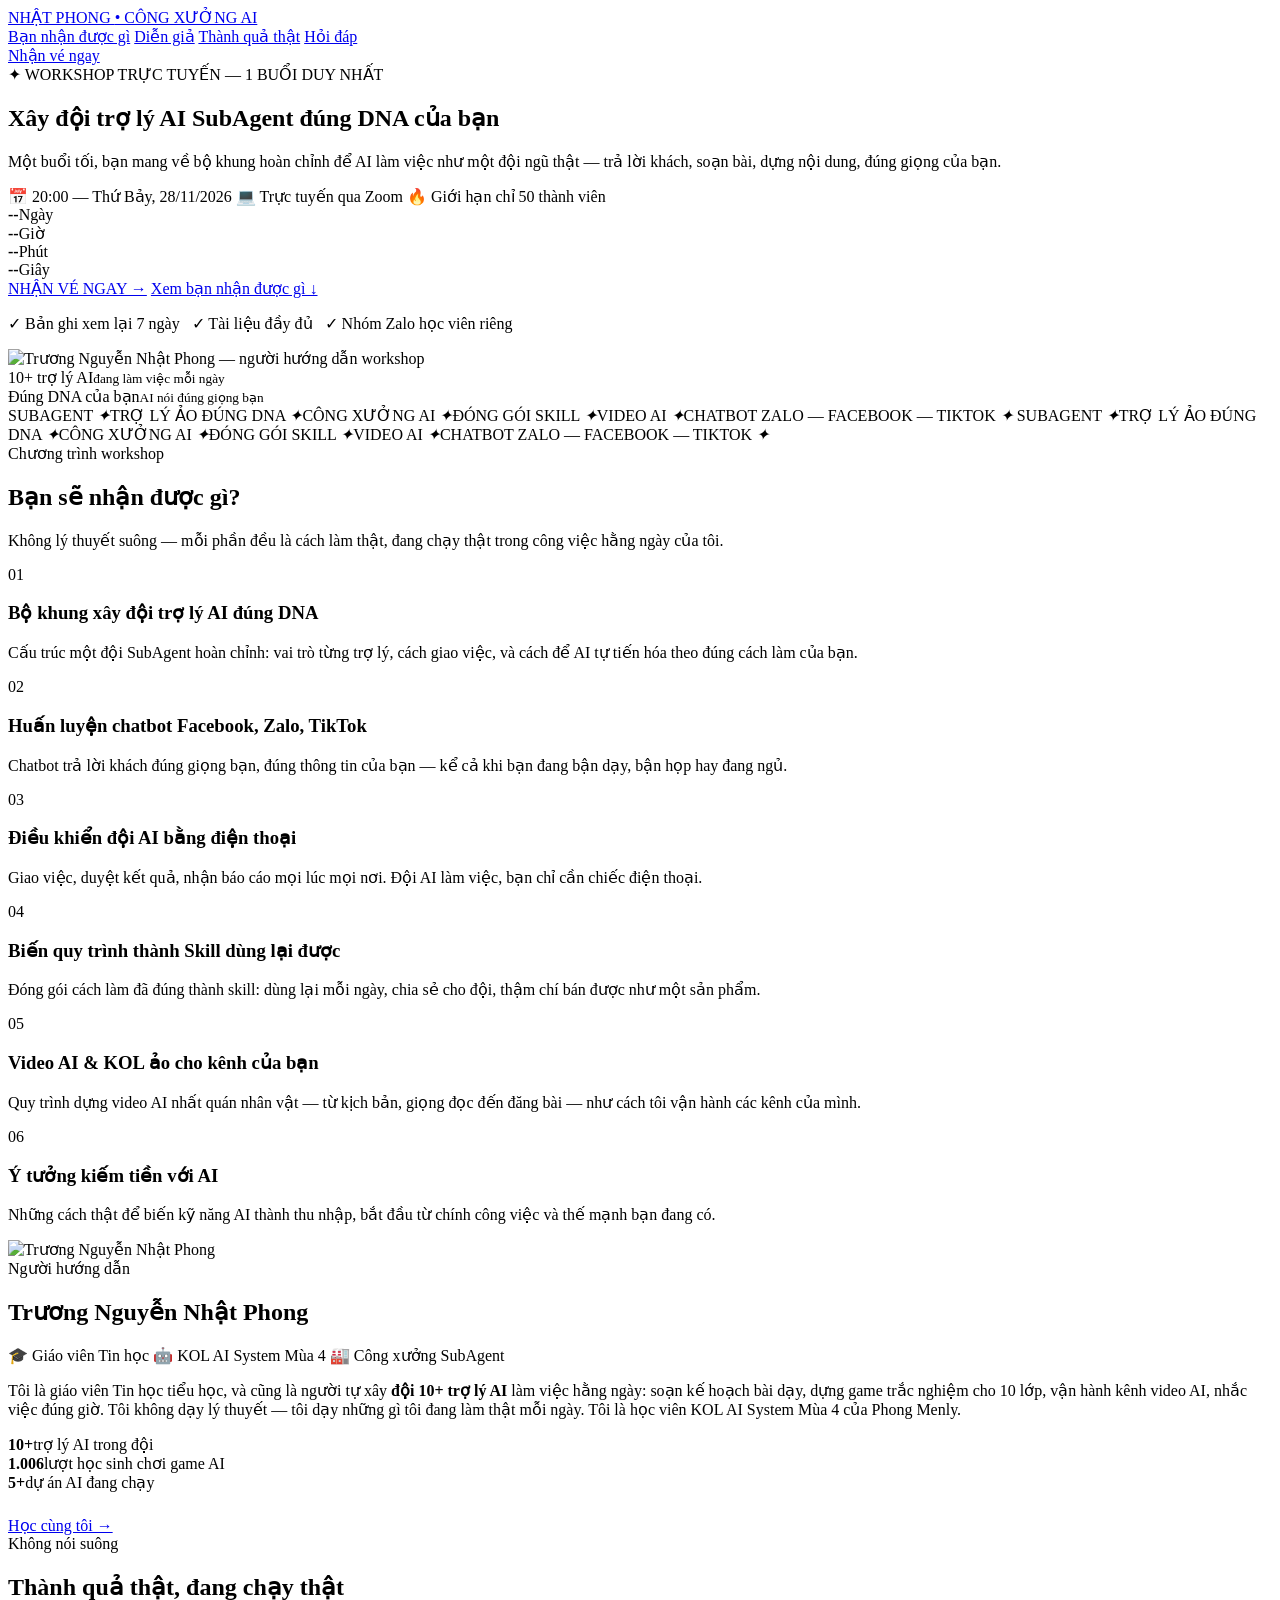
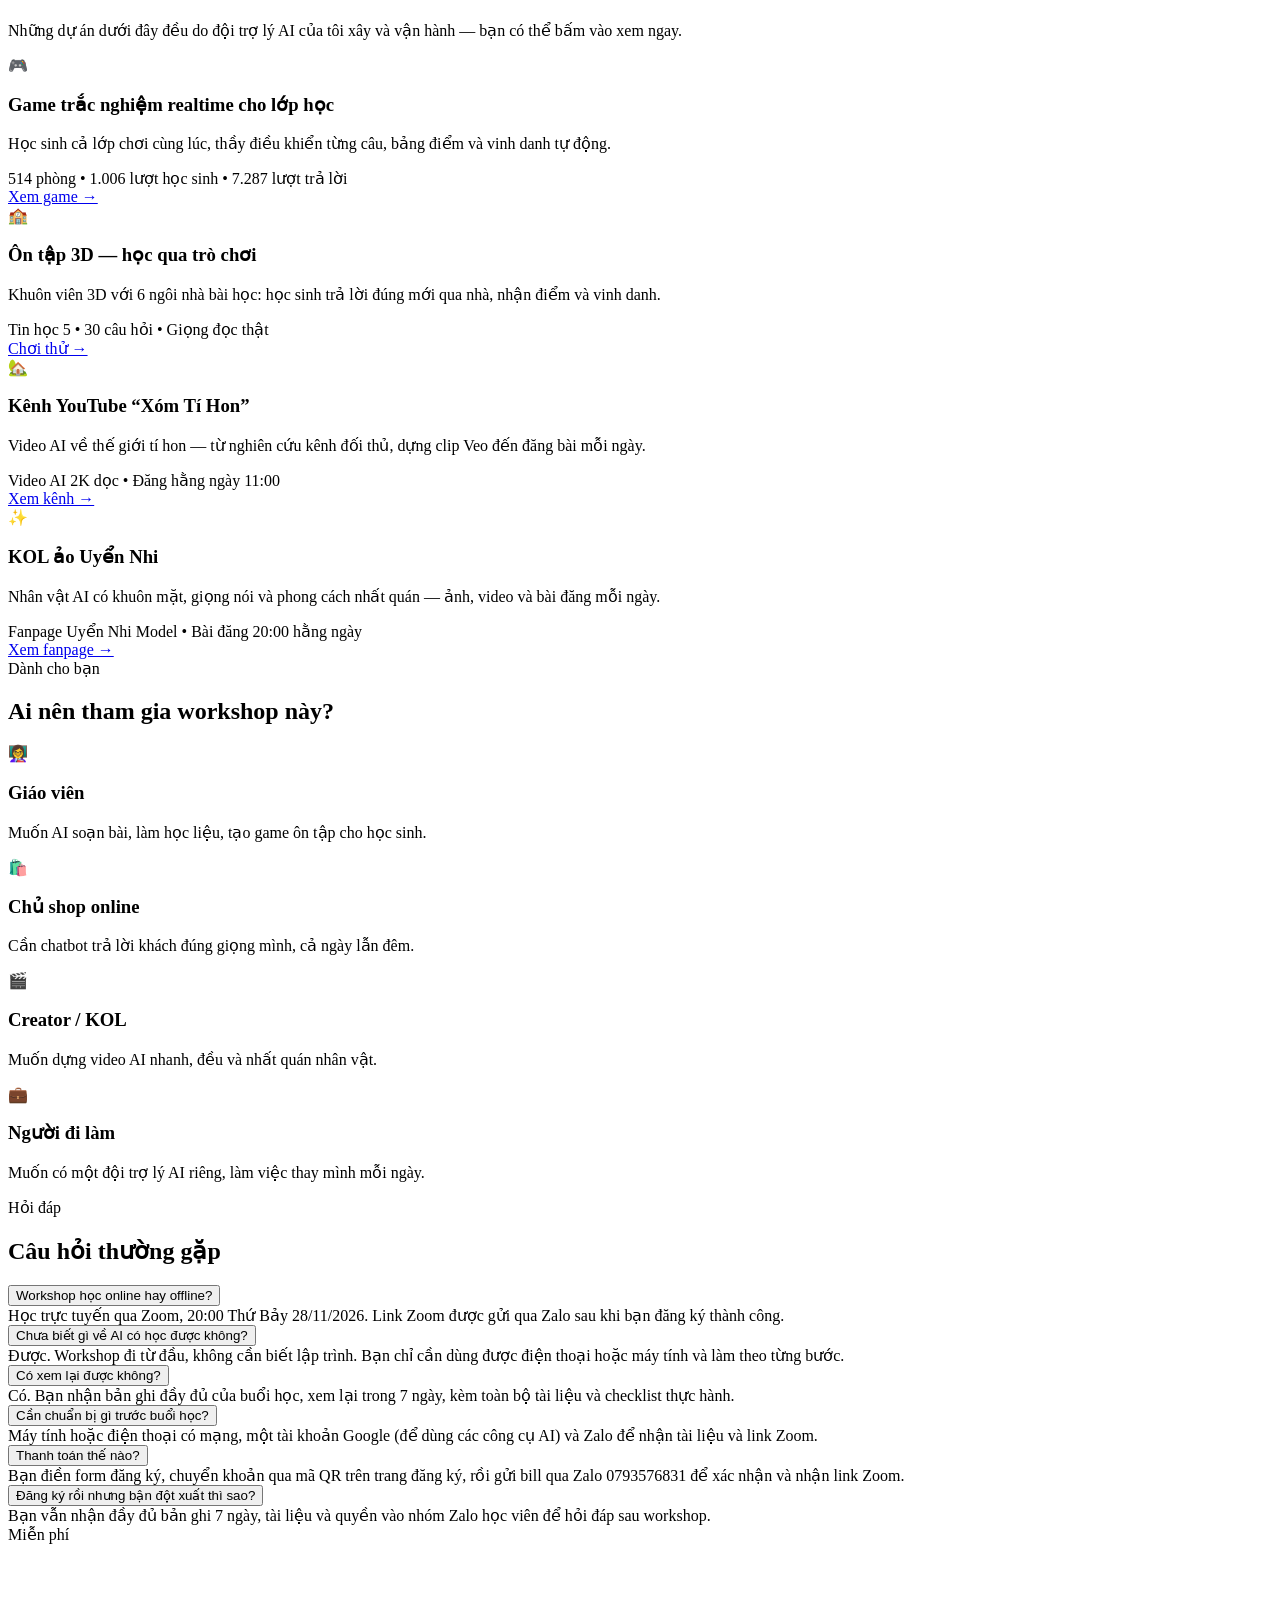
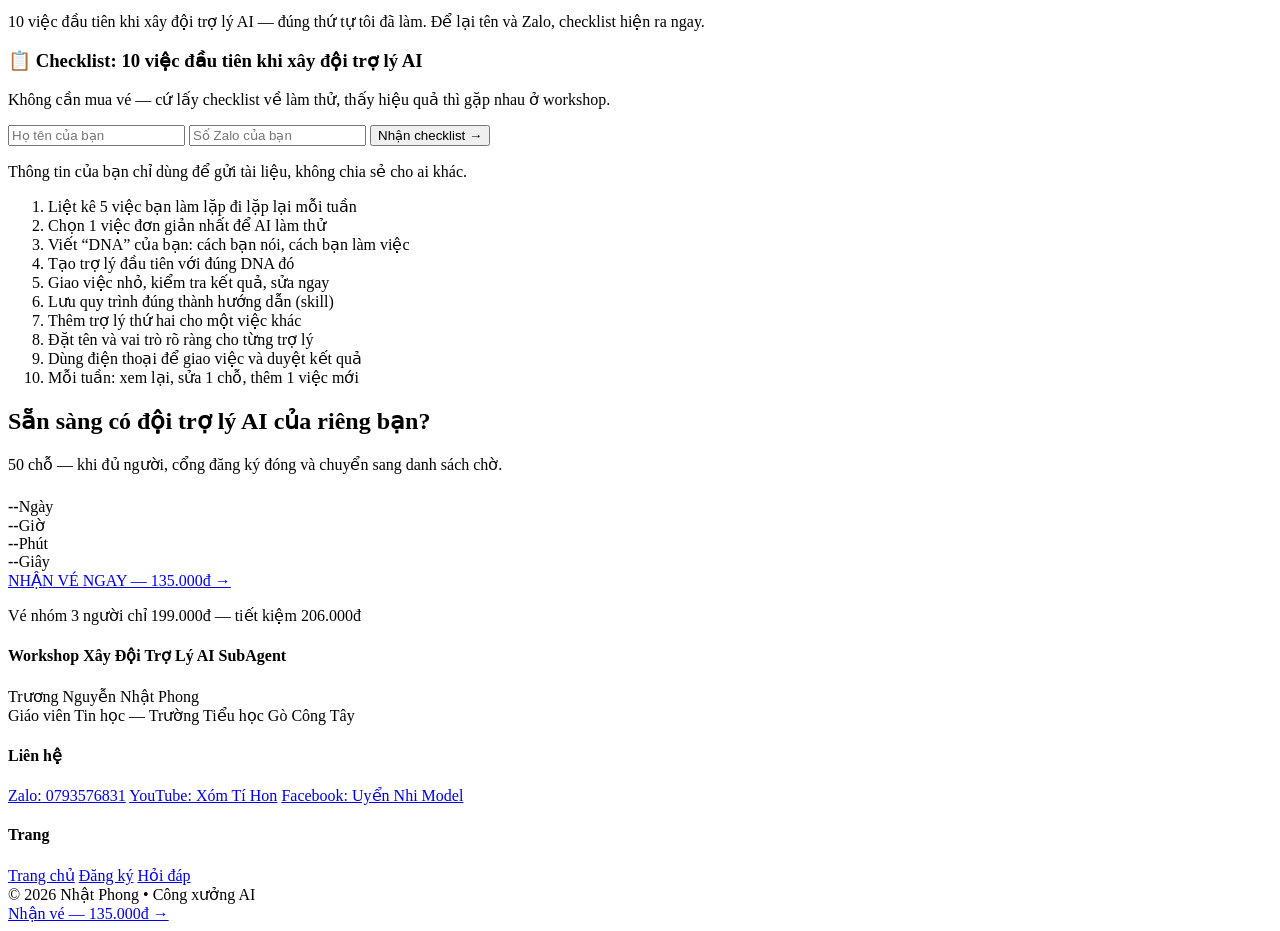
==== index.html @ d7dc1585 "Landing page workshop SubAgent" ====
<!DOCTYPE html>
<html lang="vi">
<head>
<meta charset="UTF-8">
<meta name="viewport" content="width=device-width, initial-scale=1.0">
<title>Workshop Xây Đội Trợ Lý AI SubAgent — Nhật Phong</title>
<meta name="description" content="Một buổi tối, mang về bộ khung hoàn chỉnh để xây đội trợ lý AI SubAgent đúng DNA của bạn — trả lời khách, soạn bài, dựng nội dung, đúng giọng của bạn. Trực tuyến qua Zoom, 20:00 Thứ Bảy 28/11/2026.">
<meta property="og:title" content="Workshop Xây Đội Trợ Lý AI SubAgent — Nhật Phong">
<meta property="og:description" content="Một buổi tối, mang về bộ khung hoàn chỉnh để AI làm việc như một đội ngũ thật — đúng DNA của bạn.">
<meta property="og:type" content="website">
<meta property="og:image" content="assets/img/phong-chan-dung.png">
<!-- Meta Pixel / Google Tag: chừa sẵn — dán ID vào đây khi anh có -->
<!-- <script>/* Meta Pixel ID: ... */</script> -->
<link rel="preconnect" href="https://fonts.googleapis.com">
<link rel="preconnect" href="https://fonts.gstatic.com" crossorigin>
<link href="https://fonts.googleapis.com/css2?family=Be+Vietnam+Pro:wght@400;500;600;700;800;900&display=swap" rel="stylesheet">
<link rel="stylesheet" href="assets/style.css">
</head>
<body>

<header class="header">
  <div class="container header-inner">
    <a class="logo" href="index.html">NHẬT PHONG <span>• CÔNG XƯỞNG AI</span></a>
    <nav class="nav">
      <a href="#nhan-duoc">Bạn nhận được gì</a>
      <a href="#dien-gia">Diễn giả</a>
      <a href="#thanh-qua">Thành quả thật</a>
      <a href="#faq">Hỏi đáp</a>
    </nav>
    <a class="btn btn-primary header-cta" href="dang-ky.html">Nhận vé ngay</a>
  </div>
</header>

<!-- HERO -->
<section class="hero">
  <div class="container hero-grid">
    <div>
      <span class="hero-badge">✦ WORKSHOP TRỰC TUYẾN — 1 BUỔI DUY NHẤT</span>
      <h1>Xây đội trợ lý AI <span class="hl">SubAgent</span> đúng DNA của bạn</h1>
      <p class="hero-sub">Một buổi tối, bạn mang về bộ khung hoàn chỉnh để AI làm việc như một đội ngũ thật — trả lời khách, soạn bài, dựng nội dung, đúng giọng của bạn.</p>
      <div class="hero-meta">
        <span class="chip">📅 20:00 — Thứ Bảy, 28/11/2026</span>
        <span class="chip">💻 Trực tuyến qua Zoom</span>
        <span class="chip scarcity">🔥 Giới hạn chỉ 50 thành viên</span>
      </div>
      <div class="countdown" id="countdown" aria-label="Đếm ngược tới giờ khai giảng">
        <div class="cd-box"><b id="cd-d">--</b><span>Ngày</span></div>
        <div class="cd-box"><b id="cd-h">--</b><span>Giờ</span></div>
        <div class="cd-box"><b id="cd-m">--</b><span>Phút</span></div>
        <div class="cd-box"><b id="cd-s">--</b><span>Giây</span></div>
      </div>
      <div class="hero-actions">
        <a class="btn btn-primary btn-lg" href="dang-ky.html">NHẬN VÉ NGAY →</a>
        <a class="btn btn-outline btn-lg" href="#nhan-duoc">Xem bạn nhận được gì ↓</a>
      </div>
      <p class="hero-note">✓ Bản ghi xem lại 7 ngày &nbsp; ✓ Tài liệu đầy đủ &nbsp; ✓ Nhóm Zalo học viên riêng</p>
    </div>
    <div class="hero-visual">
      <div class="hero-photo-wrap">
        <img src="assets/img/phong-chan-dung.png" alt="Trương Nguyễn Nhật Phong — người hướng dẫn workshop">
      </div>
      <div class="float-card fc-1">10+ trợ lý AI<small>đang làm việc mỗi ngày</small></div>
      <div class="float-card fc-2">Đúng DNA của bạn<small>AI nói đúng giọng bạn</small></div>
    </div>
  </div>
</section>

<!-- MARQUEE -->
<div class="marquee" aria-hidden="true">
  <div class="marquee-track">
    <span>SUBAGENT <i>✦</i></span><span>TRỢ LÝ ẢO ĐÚNG DNA <i>✦</i></span><span>CÔNG XƯỞNG AI <i>✦</i></span><span>ĐÓNG GÓI SKILL <i>✦</i></span><span>VIDEO AI <i>✦</i></span><span>CHATBOT ZALO — FACEBOOK — TIKTOK <i>✦</i></span>
    <span>SUBAGENT <i>✦</i></span><span>TRỢ LÝ ẢO ĐÚNG DNA <i>✦</i></span><span>CÔNG XƯỞNG AI <i>✦</i></span><span>ĐÓNG GÓI SKILL <i>✦</i></span><span>VIDEO AI <i>✦</i></span><span>CHATBOT ZALO — FACEBOOK — TIKTOK <i>✦</i></span>
  </div>
</div>

<!-- BẠN NHẬN ĐƯỢC GÌ -->
<section id="nhan-duoc">
  <div class="container">
    <div class="center">
      <span class="section-kicker">Chương trình workshop</span>
      <h2 class="section-title">Bạn sẽ nhận được gì?</h2>
      <p class="section-sub">Không lý thuyết suông — mỗi phần đều là cách làm thật, đang chạy thật trong công việc hằng ngày của tôi.</p>
    </div>
    <div class="benefits-grid">
      <div class="benefit-card">
        <span class="benefit-num">01</span>
        <h3>Bộ khung xây đội trợ lý AI đúng DNA</h3>
        <p>Cấu trúc một đội SubAgent hoàn chỉnh: vai trò từng trợ lý, cách giao việc, và cách để AI tự tiến hóa theo đúng cách làm của bạn.</p>
      </div>
      <div class="benefit-card">
        <span class="benefit-num">02</span>
        <h3>Huấn luyện chatbot Facebook, Zalo, TikTok</h3>
        <p>Chatbot trả lời khách đúng giọng bạn, đúng thông tin của bạn — kể cả khi bạn đang bận dạy, bận họp hay đang ngủ.</p>
      </div>
      <div class="benefit-card">
        <span class="benefit-num">03</span>
        <h3>Điều khiển đội AI bằng điện thoại</h3>
        <p>Giao việc, duyệt kết quả, nhận báo cáo mọi lúc mọi nơi. Đội AI làm việc, bạn chỉ cần chiếc điện thoại.</p>
      </div>
      <div class="benefit-card">
        <span class="benefit-num">04</span>
        <h3>Biến quy trình thành Skill dùng lại được</h3>
        <p>Đóng gói cách làm đã đúng thành skill: dùng lại mỗi ngày, chia sẻ cho đội, thậm chí bán được như một sản phẩm.</p>
      </div>
      <div class="benefit-card">
        <span class="benefit-num">05</span>
        <h3>Video AI &amp; KOL ảo cho kênh của bạn</h3>
        <p>Quy trình dựng video AI nhất quán nhân vật — từ kịch bản, giọng đọc đến đăng bài — như cách tôi vận hành các kênh của mình.</p>
      </div>
      <div class="benefit-card">
        <span class="benefit-num">06</span>
        <h3>Ý tưởng kiếm tiền với AI</h3>
        <p>Những cách thật để biến kỹ năng AI thành thu nhập, bắt đầu từ chính công việc và thế mạnh bạn đang có.</p>
      </div>
    </div>
  </div>
</section>

<!-- DIỄN GIẢ -->
<section class="speaker" id="dien-gia">
  <div class="container speaker-grid">
    <div class="speaker-photo">
      <img src="assets/img/phong-chan-dung.png" alt="Trương Nguyễn Nhật Phong">
    </div>
    <div>
      <span class="section-kicker">Người hướng dẫn</span>
      <h2 class="section-title">Trương Nguyễn Nhật Phong</h2>
      <div class="speaker-chips">
        <span class="chip">🎓 Giáo viên Tin học</span>
        <span class="chip">🤖 KOL AI System Mùa 4</span>
        <span class="chip">🏭 Công xưởng SubAgent</span>
      </div>
      <p class="speaker-bio">Tôi là giáo viên Tin học tiểu học, và cũng là người tự xây <strong>đội 10+ trợ lý AI</strong> làm việc hằng ngày: soạn kế hoạch bài dạy, dựng game trắc nghiệm cho 10 lớp, vận hành kênh video AI, nhắc việc đúng giờ. Tôi không dạy lý thuyết — tôi dạy những gì tôi đang làm thật mỗi ngày. Tôi là học viên KOL AI System Mùa 4 của Phong Menly.</p>
      <div class="speaker-stats">
        <div class="stat-box"><b>10+</b><span>trợ lý AI trong đội</span></div>
        <div class="stat-box"><b>1.006</b><span>lượt học sinh chơi game AI</span></div>
        <div class="stat-box"><b>5+</b><span>dự án AI đang chạy</span></div>
      </div>
      <div style="margin-top:24px">
        <a class="btn btn-primary" href="dang-ky.html">Học cùng tôi →</a>
      </div>
    </div>
  </div>
</section>

<!-- THÀNH QUẢ THẬT -->
<section id="thanh-qua">
  <div class="container">
    <div class="center">
      <span class="section-kicker">Không nói suông</span>
      <h2 class="section-title">Thành quả thật, đang chạy thật</h2>
      <p class="section-sub">Những dự án dưới đây đều do đội trợ lý AI của tôi xây và vận hành — bạn có thể bấm vào xem ngay.</p>
    </div>
    <div class="projects-grid">
      <div class="project-card">
        <div class="project-icon">🎮</div>
        <h3>Game trắc nghiệm realtime cho lớp học</h3>
        <p>Học sinh cả lớp chơi cùng lúc, thầy điều khiển từng câu, bảng điểm và vinh danh tự động.</p>
        <div class="project-meta">514 phòng • 1.006 lượt học sinh • 7.287 lượt trả lời</div>
        <a class="project-link" href="https://nhatphongads1.github.io/quiz-lop-hoc/" target="_blank" rel="noopener">Xem game →</a>
      </div>
      <div class="project-card">
        <div class="project-icon">🏫</div>
        <h3>Ôn tập 3D — học qua trò chơi</h3>
        <p>Khuôn viên 3D với 6 ngôi nhà bài học: học sinh trả lời đúng mới qua nhà, nhận điểm và vinh danh.</p>
        <div class="project-meta">Tin học 5 • 30 câu hỏi • Giọng đọc thật</div>
        <a class="project-link" href="https://ontap3d.vercel.app" target="_blank" rel="noopener">Chơi thử →</a>
      </div>
      <div class="project-card">
        <div class="project-icon">🏡</div>
        <h3>Kênh YouTube “Xóm Tí Hon”</h3>
        <p>Video AI về thế giới tí hon — từ nghiên cứu kênh đối thủ, dựng clip Veo đến đăng bài mỗi ngày.</p>
        <div class="project-meta">Video AI 2K dọc • Đăng hằng ngày 11:00</div>
        <a class="project-link" href="https://www.youtube.com/@XomTiHon" target="_blank" rel="noopener">Xem kênh →</a>
      </div>
      <div class="project-card">
        <div class="project-icon">✨</div>
        <h3>KOL ảo Uyển Nhi</h3>
        <p>Nhân vật AI có khuôn mặt, giọng nói và phong cách nhất quán — ảnh, video và bài đăng mỗi ngày.</p>
        <div class="project-meta">Fanpage Uyển Nhi Model • Bài đăng 20:00 hằng ngày</div>
        <a class="project-link" href="https://www.facebook.com/profile.php?id=61596151915151" target="_blank" rel="noopener">Xem fanpage →</a>
      </div>
    </div>
  </div>
</section>

<!-- AI NÊN THAM GIA -->
<section class="audience">
  <div class="container">
    <div class="center">
      <span class="section-kicker">Dành cho bạn</span>
      <h2 class="section-title">Ai nên tham gia workshop này?</h2>
    </div>
    <div class="audience-grid">
      <div class="audience-card">
        <div class="a-icon">👩‍🏫</div>
        <h3>Giáo viên</h3>
        <p>Muốn AI soạn bài, làm học liệu, tạo game ôn tập cho học sinh.</p>
      </div>
      <div class="audience-card">
        <div class="a-icon">🛍️</div>
        <h3>Chủ shop online</h3>
        <p>Cần chatbot trả lời khách đúng giọng mình, cả ngày lẫn đêm.</p>
      </div>
      <div class="audience-card">
        <div class="a-icon">🎬</div>
        <h3>Creator / KOL</h3>
        <p>Muốn dựng video AI nhanh, đều và nhất quán nhân vật.</p>
      </div>
      <div class="audience-card">
        <div class="a-icon">💼</div>
        <h3>Người đi làm</h3>
        <p>Muốn có một đội trợ lý AI riêng, làm việc thay mình mỗi ngày.</p>
      </div>
    </div>
  </div>
</section>

<!-- FAQ -->
<section id="faq">
  <div class="container">
    <div class="center">
      <span class="section-kicker">Hỏi đáp</span>
      <h2 class="section-title">Câu hỏi thường gặp</h2>
    </div>
    <div class="faq-list">
      <div class="faq-item">
        <button class="faq-q">Workshop học online hay offline?</button>
        <div class="faq-a">Học trực tuyến qua Zoom, 20:00 Thứ Bảy 28/11/2026. Link Zoom được gửi qua Zalo sau khi bạn đăng ký thành công.</div>
      </div>
      <div class="faq-item">
        <button class="faq-q">Chưa biết gì về AI có học được không?</button>
        <div class="faq-a">Được. Workshop đi từ đầu, không cần biết lập trình. Bạn chỉ cần dùng được điện thoại hoặc máy tính và làm theo từng bước.</div>
      </div>
      <div class="faq-item">
        <button class="faq-q">Có xem lại được không?</button>
        <div class="faq-a">Có. Bạn nhận bản ghi đầy đủ của buổi học, xem lại trong 7 ngày, kèm toàn bộ tài liệu và checklist thực hành.</div>
      </div>
      <div class="faq-item">
        <button class="faq-q">Cần chuẩn bị gì trước buổi học?</button>
        <div class="faq-a">Máy tính hoặc điện thoại có mạng, một tài khoản Google (để dùng các công cụ AI) và Zalo để nhận tài liệu và link Zoom.</div>
      </div>
      <div class="faq-item">
        <button class="faq-q">Thanh toán thế nào?</button>
        <div class="faq-a">Bạn điền form đăng ký, chuyển khoản qua mã QR trên trang đăng ký, rồi gửi bill qua Zalo 0793576831 để xác nhận và nhận link Zoom.</div>
      </div>
      <div class="faq-item">
        <button class="faq-q">Đăng ký rồi nhưng bận đột xuất thì sao?</button>
        <div class="faq-a">Bạn vẫn nhận đầy đủ bản ghi 7 ngày, tài liệu và quyền vào nhóm Zalo học viên để hỏi đáp sau workshop.</div>
      </div>
    </div>
  </div>
</section>

<!-- LEAD MAGNET -->
<section class="leadmag">
  <div class="container center">
    <span class="section-kicker" style="color:var(--primary)">Miễn phí</span>
    <h2 class="section-title" style="color:#fff">Chưa chắc chắn? Nhận checklist miễn phí</h2>
    <p class="section-sub">10 việc đầu tiên khi xây đội trợ lý AI — đúng thứ tự tôi đã làm. Để lại tên và Zalo, checklist hiện ra ngay.</p>
    <div class="leadmag-box">
      <h3>📋 Checklist: 10 việc đầu tiên khi xây đội trợ lý AI</h3>
      <p>Không cần mua vé — cứ lấy checklist về làm thử, thấy hiệu quả thì gặp nhau ở workshop.</p>
      <form id="lead-form">
        <div class="form-row">
          <input class="input" type="text" id="lead-name" placeholder="Họ tên của bạn" required>
          <input class="input" type="text" id="lead-zalo" placeholder="Số Zalo của bạn" required>
          <button class="btn btn-primary" type="submit">Nhận checklist →</button>
        </div>
        <p class="form-note">Thông tin của bạn chỉ dùng để gửi tài liệu, không chia sẻ cho ai khác.</p>
      </form>
      <ol class="checklist" id="checklist">
        <li>Liệt kê 5 việc bạn làm lặp đi lặp lại mỗi tuần</li>
        <li>Chọn 1 việc đơn giản nhất để AI làm thử</li>
        <li>Viết “DNA” của bạn: cách bạn nói, cách bạn làm việc</li>
        <li>Tạo trợ lý đầu tiên với đúng DNA đó</li>
        <li>Giao việc nhỏ, kiểm tra kết quả, sửa ngay</li>
        <li>Lưu quy trình đúng thành hướng dẫn (skill)</li>
        <li>Thêm trợ lý thứ hai cho một việc khác</li>
        <li>Đặt tên và vai trò rõ ràng cho từng trợ lý</li>
        <li>Dùng điện thoại để giao việc và duyệt kết quả</li>
        <li>Mỗi tuần: xem lại, sửa 1 chỗ, thêm 1 việc mới</li>
      </ol>
    </div>
  </div>
</section>

<!-- FINAL CTA -->
<section class="final-cta">
  <div class="container">
    <h2 class="section-title">Sẵn sàng có đội trợ lý AI của riêng bạn?</h2>
    <p class="section-sub" style="margin:0 auto 24px">50 chỗ — khi đủ người, cổng đăng ký đóng và chuyển sang danh sách chờ.</p>
    <div class="countdown" id="countdown-2" aria-hidden="true">
      <div class="cd-box"><b class="cd-d2">--</b><span>Ngày</span></div>
      <div class="cd-box"><b class="cd-h2">--</b><span>Giờ</span></div>
      <div class="cd-box"><b class="cd-m2">--</b><span>Phút</span></div>
      <div class="cd-box"><b class="cd-s2">--</b><span>Giây</span></div>
    </div>
    <a class="btn btn-primary btn-lg" href="dang-ky.html">NHẬN VÉ NGAY — 135.000đ →</a>
    <p class="hero-note">Vé nhóm 3 người chỉ 199.000đ — tiết kiệm 206.000đ</p>
  </div>
</section>

<footer class="footer">
  <div class="container">
    <div class="footer-grid">
      <div>
        <h4>Workshop Xây Đội Trợ Lý AI SubAgent</h4>
        <p>Trương Nguyễn Nhật Phong<br>Giáo viên Tin học — Trường Tiểu học Gò Công Tây</p>
      </div>
      <div>
        <h4>Liên hệ</h4>
        <a href="https://zalo.me/0793576831" target="_blank" rel="noopener">Zalo: 0793576831</a>
        <a href="https://www.youtube.com/@XomTiHon" target="_blank" rel="noopener">YouTube: Xóm Tí Hon</a>
        <a href="https://www.facebook.com/profile.php?id=61596151915151" target="_blank" rel="noopener">Facebook: Uyển Nhi Model</a>
      </div>
      <div>
        <h4>Trang</h4>
        <a href="index.html">Trang chủ</a>
        <a href="dang-ky.html">Đăng ký</a>
        <a href="#faq">Hỏi đáp</a>
      </div>
    </div>
    <div class="footer-bottom">© 2026 Nhật Phong • Công xưởng AI</div>
  </div>
</footer>

<div class="sticky-cta">
  <a class="btn btn-primary" href="dang-ky.html">Nhận vé — 135.000đ →</a>
</div>

<script src="assets/app.js"></script>
</body>
</html>
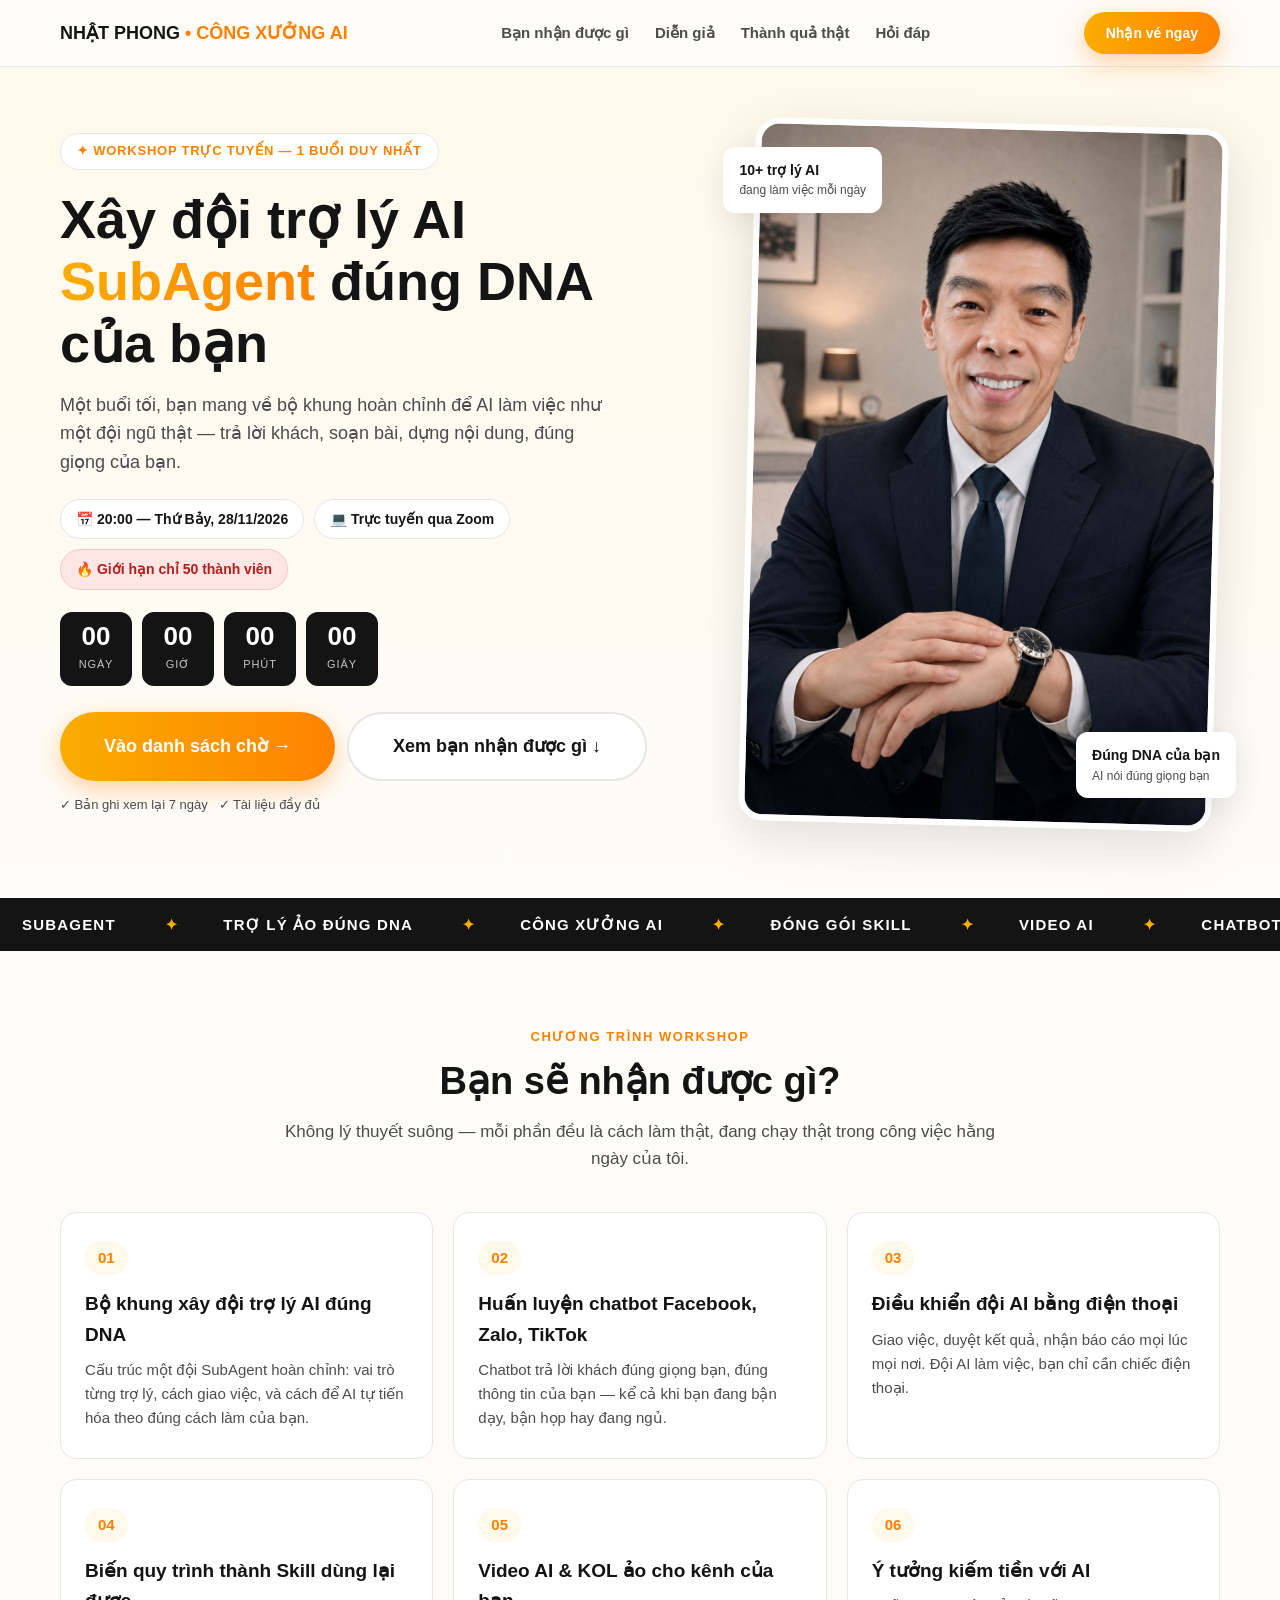
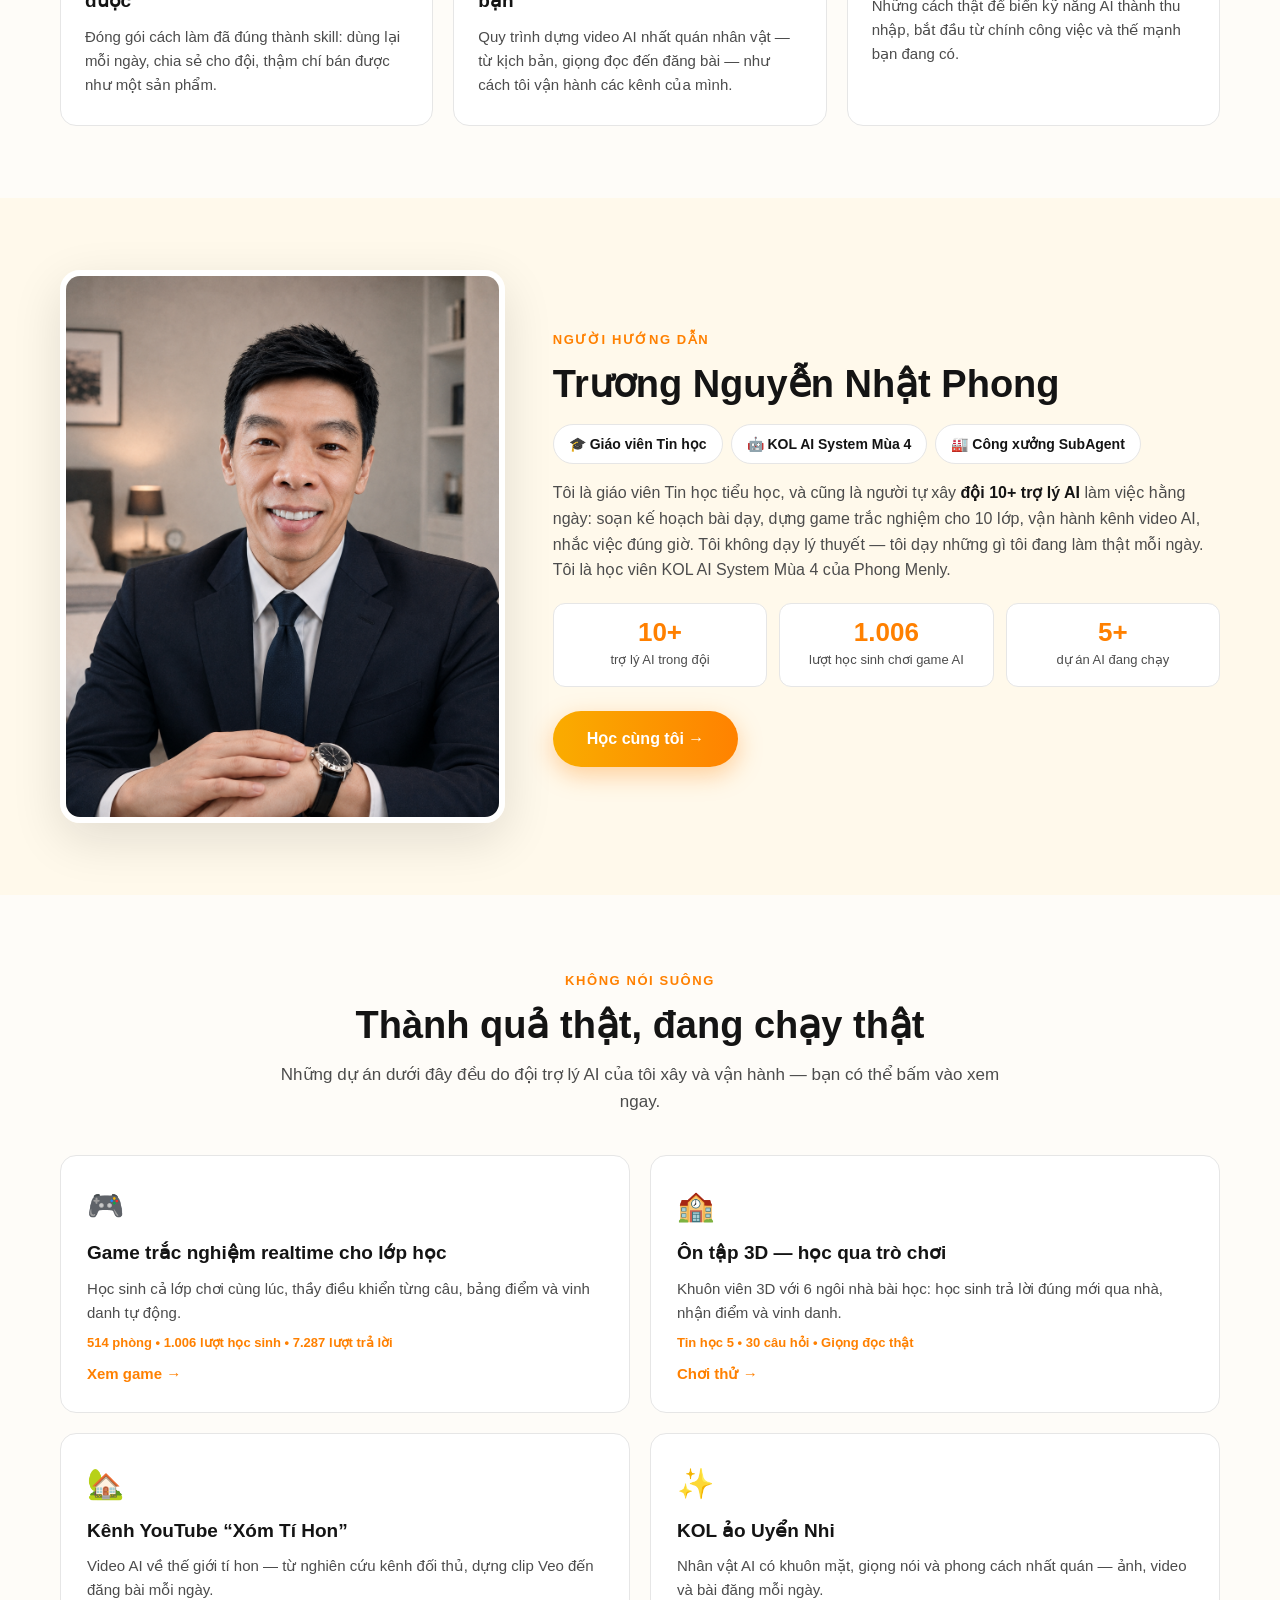
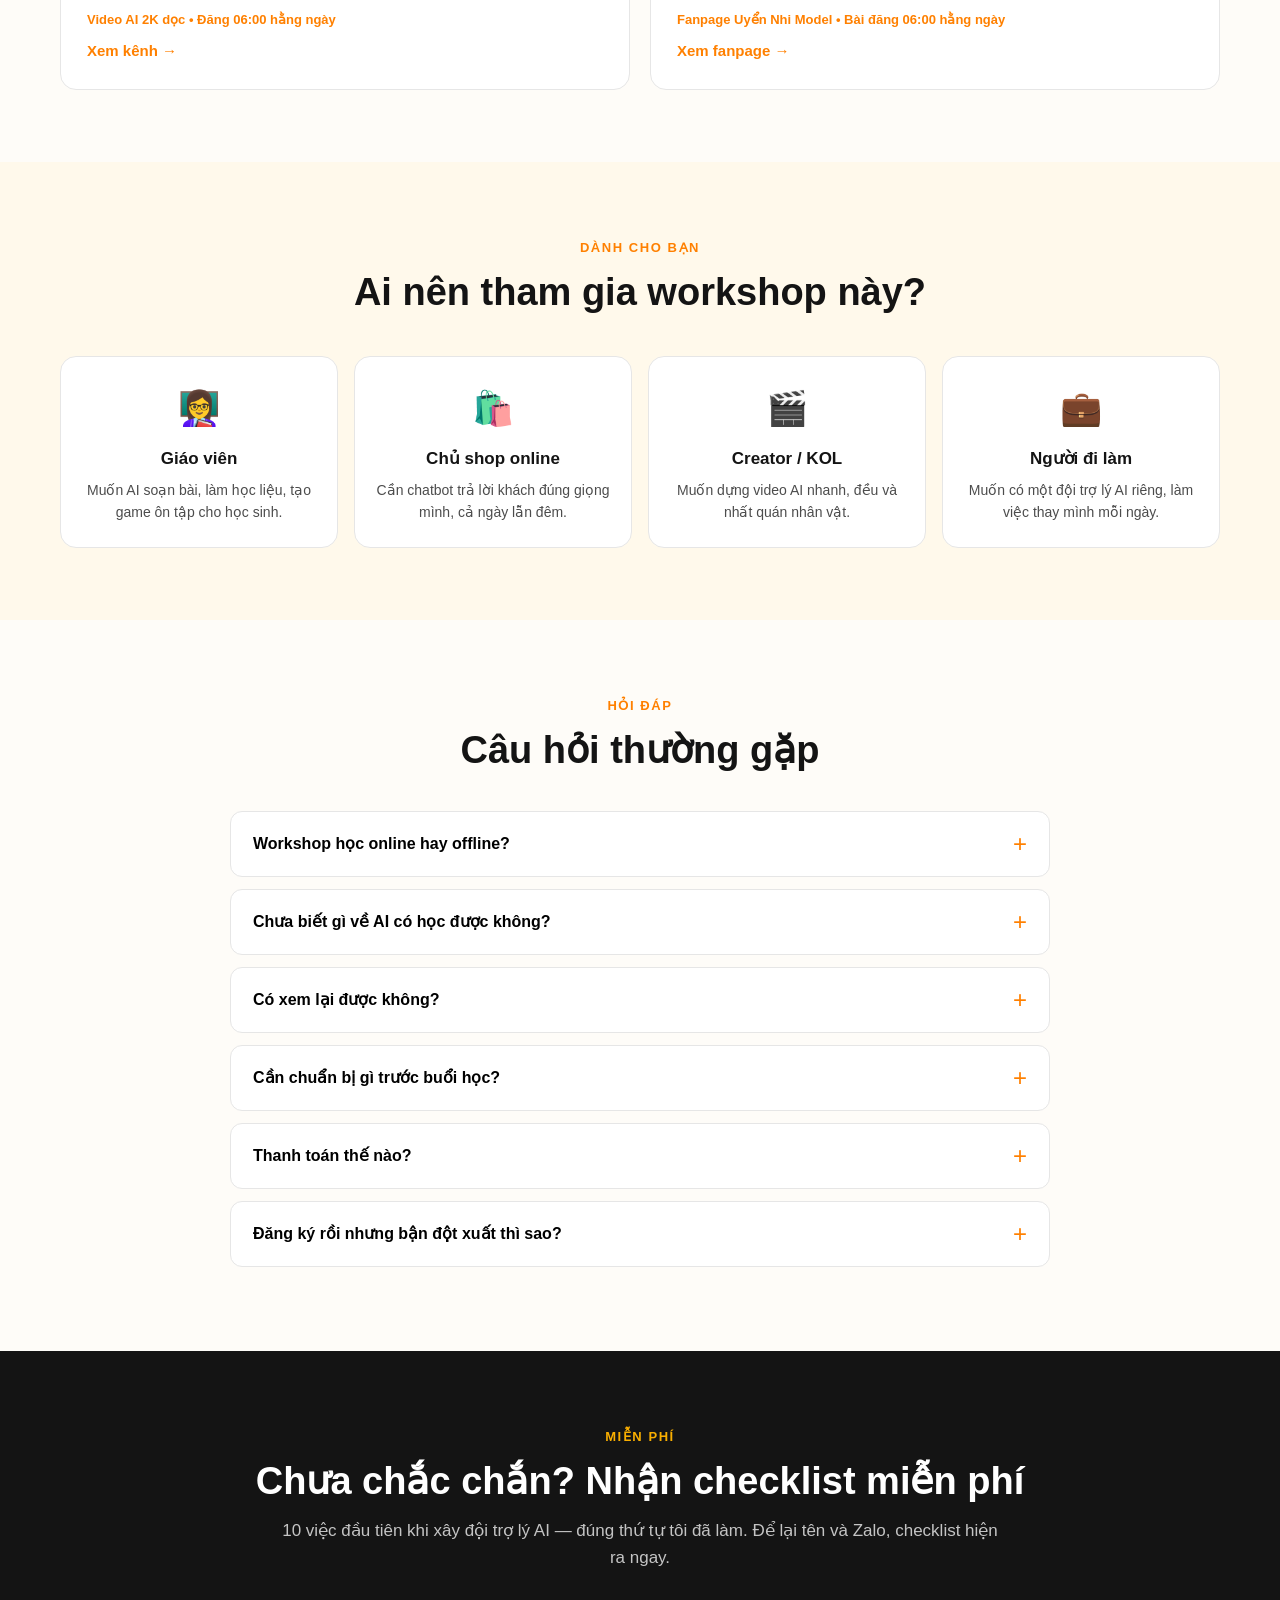
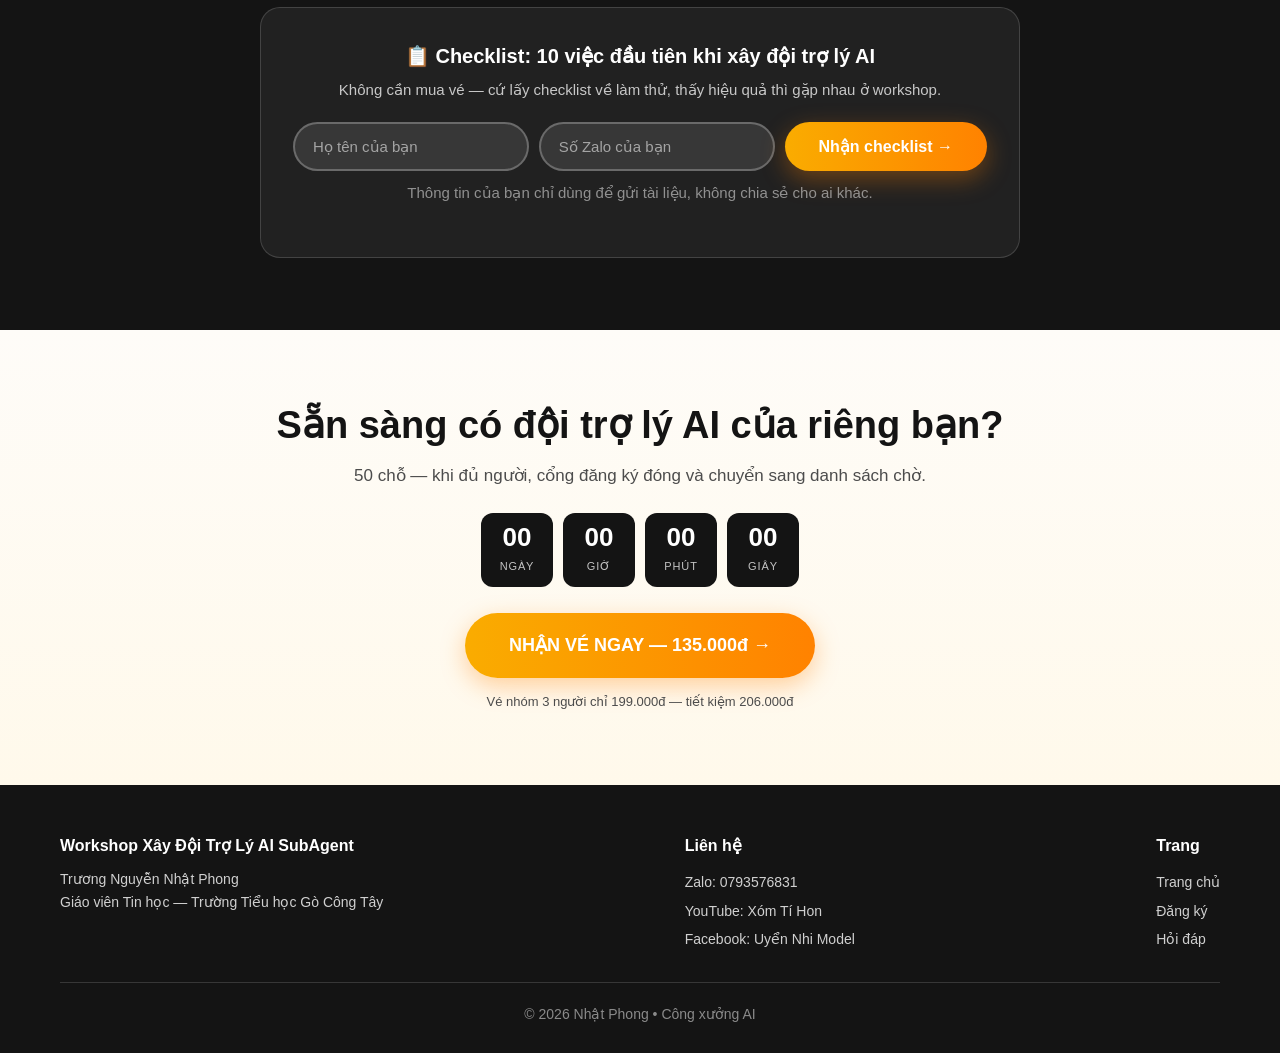
==== commit ca7eb9d7: "Gắn mã QR thanh toán thật + bỏ nhóm Zalo học viên" ====
--- a/index.html
+++ b/index.html
@@ -53,7 +53,7 @@
         <a class="btn btn-primary btn-lg" href="dang-ky.html">NHẬN VÉ NGAY →</a>
         <a class="btn btn-outline btn-lg" href="#nhan-duoc">Xem bạn nhận được gì ↓</a>
       </div>
-      <p class="hero-note">✓ Bản ghi xem lại 7 ngày &nbsp; ✓ Tài liệu đầy đủ &nbsp; ✓ Nhóm Zalo học viên riêng</p>
+      <p class="hero-note">✓ Bản ghi xem lại 7 ngày &nbsp; ✓ Tài liệu đầy đủ</p>
     </div>
     <div class="hero-visual">
       <div class="hero-photo-wrap">
@@ -170,14 +170,14 @@
         <div class="project-icon">🏡</div>
         <h3>Kênh YouTube “Xóm Tí Hon”</h3>
         <p>Video AI về thế giới tí hon — từ nghiên cứu kênh đối thủ, dựng clip Veo đến đăng bài mỗi ngày.</p>
-        <div class="project-meta">Video AI 2K dọc • Đăng hằng ngày 11:00</div>
+        <div class="project-meta">Video AI 2K dọc • Đăng 06:00 hằng ngày</div>
         <a class="project-link" href="https://www.youtube.com/@XomTiHon" target="_blank" rel="noopener">Xem kênh →</a>
       </div>
       <div class="project-card">
         <div class="project-icon">✨</div>
         <h3>KOL ảo Uyển Nhi</h3>
         <p>Nhân vật AI có khuôn mặt, giọng nói và phong cách nhất quán — ảnh, video và bài đăng mỗi ngày.</p>
-        <div class="project-meta">Fanpage Uyển Nhi Model • Bài đăng 20:00 hằng ngày</div>
+        <div class="project-meta">Fanpage Uyển Nhi Model • Bài đăng 06:00 hằng ngày</div>
         <a class="project-link" href="https://www.facebook.com/profile.php?id=61596151915151" target="_blank" rel="noopener">Xem fanpage →</a>
       </div>
     </div>
@@ -246,7 +246,7 @@
       </div>
       <div class="faq-item">
         <button class="faq-q">Đăng ký rồi nhưng bận đột xuất thì sao?</button>
-        <div class="faq-a">Bạn vẫn nhận đầy đủ bản ghi 7 ngày, tài liệu và quyền vào nhóm Zalo học viên để hỏi đáp sau workshop.</div>
+        <div class="faq-a">Bạn vẫn nhận đầy đủ bản ghi 7 ngày và tài liệu. Có gì chưa rõ thì nhắn Zalo 0793576831 cho tôi.</div>
       </div>
     </div>
   </div>
--- a/assets/style.css
+++ b/assets/style.css
@@ -0,0 +1,299 @@
+/* ============================================================
+   WORKSHOP XÂY ĐỘI TRỢ LÝ AI SUBAGENT — NHẬT PHONG
+   Design System theo Blueprint (kolaiworkshop.lovable.app)
+   Primary #FAAF00 | Accent #FF8000 | Nền kem #FEFCF8
+   Font: Be Vietnam Pro
+   ============================================================ */
+:root {
+  --primary: #FAAF00;
+  --accent: #FF8000;
+  --cream: #FEFCF8;
+  --cream-2: #FFF9EB;
+  --text: #141414;
+  --muted: #4C4C4C;
+  --border: #E6E6E6;
+  --red: #ED2C2C;
+  --pink-bg: #FDE6E3;
+  --radius: .75rem;
+  --cta-gradient: linear-gradient(90deg, #FAAC00, #FC9700, #FF8200);
+  --shadow: 0 8px 30px rgba(20, 20, 20, .08);
+  --shadow-lg: 0 16px 50px rgba(20, 20, 20, .12);
+}
+* { box-sizing: border-box; margin: 0; padding: 0; }
+html { scroll-behavior: smooth; }
+body {
+  font-family: 'Be Vietnam Pro', -apple-system, 'Segoe UI', Roboto, sans-serif;
+  background: var(--cream);
+  color: var(--text);
+  line-height: 1.6;
+  -webkit-font-smoothing: antialiased;
+}
+img { max-width: 100%; display: block; }
+a { color: inherit; }
+.container { max-width: 1200px; margin: 0 auto; padding: 0 20px; }
+section { padding: 72px 0; }
+.section-kicker {
+  display: inline-block; font-size: 13px; font-weight: 800; letter-spacing: .12em;
+  text-transform: uppercase; color: var(--accent); margin-bottom: 10px;
+}
+.section-title { font-size: clamp(26px, 4vw, 38px); font-weight: 900; line-height: 1.25; margin-bottom: 12px; }
+.section-sub { color: var(--muted); font-size: 17px; max-width: 720px; }
+.center { text-align: center; }
+.center .section-sub { margin: 0 auto; }
+
+/* ---------- Buttons ---------- */
+.btn {
+  display: inline-flex; align-items: center; justify-content: center; gap: 8px;
+  padding: 15px 34px; border-radius: 999px; border: none; cursor: pointer;
+  font-family: inherit; font-size: 16px; font-weight: 800; text-decoration: none;
+  transition: transform .15s ease, box-shadow .15s ease;
+}
+.btn:hover { transform: translateY(-2px); }
+.btn-primary { background: var(--cta-gradient); color: #fff; box-shadow: 0 8px 24px rgba(255, 128, 0, .35); }
+.btn-primary:hover { box-shadow: 0 12px 30px rgba(255, 128, 0, .45); }
+.btn-outline { background: #fff; color: var(--text); border: 2px solid var(--border); }
+.btn-lg { padding: 18px 44px; font-size: 18px; }
+.btn-block { width: 100%; }
+
+/* ---------- Header ---------- */
+.header {
+  position: sticky; top: 0; z-index: 50;
+  background: rgba(254, 252, 248, .92); backdrop-filter: blur(10px);
+  border-bottom: 1px solid var(--border);
+}
+.header-inner { display: flex; align-items: center; justify-content: space-between; gap: 16px; height: 66px; }
+.logo { font-weight: 900; font-size: 18px; text-decoration: none; white-space: nowrap; }
+.logo span { color: var(--accent); }
+.nav { display: flex; gap: 26px; }
+.nav a { text-decoration: none; font-weight: 600; font-size: 15px; color: var(--muted); }
+.nav a:hover { color: var(--text); }
+.header-cta { padding: 10px 22px; font-size: 14px; }
+
+/* ---------- Hero ---------- */
+.hero { padding: 56px 0 72px; background: linear-gradient(180deg, var(--cream-2), var(--cream)); overflow: hidden; }
+.hero-grid { display: grid; grid-template-columns: 1.15fr .85fr; gap: 48px; align-items: center; }
+.hero-badge {
+  display: inline-flex; align-items: center; gap: 8px;
+  background: #fff; border: 1px solid var(--border); border-radius: 999px;
+  padding: 7px 16px; font-size: 13px; font-weight: 800; letter-spacing: .06em; color: var(--accent);
+}
+.hero h1 { font-size: clamp(34px, 5vw, 54px); font-weight: 900; line-height: 1.15; margin: 18px 0 16px; }
+.hero h1 .hl { background: var(--cta-gradient); -webkit-background-clip: text; background-clip: text; color: transparent; }
+.hero-sub { font-size: 18px; color: var(--muted); max-width: 560px; margin-bottom: 22px; }
+.hero-meta { display: flex; flex-wrap: wrap; gap: 10px; margin-bottom: 22px; }
+.chip {
+  display: inline-flex; align-items: center; gap: 7px; background: #fff;
+  border: 1px solid var(--border); border-radius: 999px; padding: 8px 15px;
+  font-size: 14px; font-weight: 700;
+}
+.chip.scarcity { background: var(--pink-bg); border-color: #f6c9c4; color: #b91c1c; }
+.countdown { display: flex; gap: 10px; margin-bottom: 26px; }
+.cd-box {
+  background: var(--text); color: #fff; border-radius: var(--radius);
+  min-width: 72px; padding: 10px 6px; text-align: center;
+}
+.cd-box b { display: block; font-size: 26px; line-height: 1.1; }
+.cd-box span { font-size: 11px; text-transform: uppercase; letter-spacing: .08em; opacity: .75; }
+.hero-actions { display: flex; flex-wrap: wrap; gap: 12px; }
+.hero-note { margin-top: 14px; font-size: 13px; color: var(--muted); }
+.hero-visual { position: relative; }
+.hero-photo-wrap {
+  border-radius: 24px; overflow: hidden; box-shadow: var(--shadow-lg);
+  border: 6px solid #fff; transform: rotate(1.5deg);
+}
+.hero-photo-wrap img { width: 100%; aspect-ratio: 2 / 3; object-fit: cover; object-position: top; }
+.float-card {
+  position: absolute; background: #fff; border-radius: var(--radius); box-shadow: var(--shadow);
+  padding: 12px 16px; font-size: 14px; font-weight: 700; animation: float 3.5s ease-in-out infinite;
+}
+.float-card small { display: block; font-weight: 500; color: var(--muted); font-size: 12px; }
+.float-card.fc-1 { top: 24px; left: -24px; }
+.float-card.fc-2 { bottom: 28px; right: -16px; animation-delay: 1.2s; }
+@keyframes float { 0%, 100% { transform: translateY(0); } 50% { transform: translateY(-9px); } }
+@keyframes marquee { from { transform: translateX(0); } to { transform: translateX(-50%); } }
+@keyframes fade-in { from { opacity: 0; transform: translateY(12px); } to { opacity: 1; transform: translateY(0); } }
+.fade-in { animation: fade-in .6s ease both; }
+
+/* ---------- Marquee ---------- */
+.marquee { background: var(--text); color: #fff; padding: 14px 0; overflow: hidden; white-space: nowrap; }
+.marquee-track { display: inline-flex; gap: 0; animation: marquee 28s linear infinite; }
+.marquee-track span { font-weight: 800; font-size: 15px; letter-spacing: .08em; padding: 0 22px; }
+.marquee-track span i { color: var(--primary); font-style: normal; padding-left: 44px; }
+
+/* ---------- Benefits ---------- */
+.benefits-grid { display: grid; grid-template-columns: repeat(3, 1fr); gap: 20px; margin-top: 40px; }
+.benefit-card {
+  background: #fff; border: 1px solid var(--border); border-radius: 16px;
+  padding: 28px 24px; transition: transform .15s ease, box-shadow .15s ease;
+}
+.benefit-card:hover { transform: translateY(-4px); box-shadow: var(--shadow); }
+.benefit-num {
+  font-size: 15px; font-weight: 900; color: var(--accent);
+  background: var(--cream-2); border-radius: 999px; padding: 5px 13px; display: inline-block; margin-bottom: 14px;
+}
+.benefit-card h3 { font-size: 19px; margin-bottom: 8px; }
+.benefit-card p { color: var(--muted); font-size: 15px; }
+
+/* ---------- Speaker ---------- */
+.speaker { background: var(--cream-2); }
+.speaker-grid { display: grid; grid-template-columns: .8fr 1.2fr; gap: 48px; align-items: center; }
+.speaker-photo { border-radius: 20px; overflow: hidden; box-shadow: var(--shadow-lg); border: 6px solid #fff; }
+.speaker-photo img { width: 100%; aspect-ratio: 4 / 5; object-fit: cover; object-position: top; }
+.speaker-chips { display: flex; flex-wrap: wrap; gap: 8px; margin: 16px 0; }
+.speaker-chips .chip { background: #fff; }
+.speaker-bio { color: var(--muted); font-size: 16px; margin-bottom: 20px; }
+.speaker-bio strong { color: var(--text); }
+.speaker-stats { display: flex; gap: 12px; flex-wrap: wrap; }
+.stat-box { background: #fff; border: 1px solid var(--border); border-radius: var(--radius); padding: 14px 20px; text-align: center; flex: 1; min-width: 130px; }
+.stat-box b { display: block; font-size: 26px; color: var(--accent); line-height: 1.1; }
+.stat-box span { font-size: 13px; color: var(--muted); }
+
+/* ---------- Projects ---------- */
+.projects-grid { display: grid; grid-template-columns: repeat(2, 1fr); gap: 20px; margin-top: 40px; }
+.project-card {
+  background: #fff; border: 1px solid var(--border); border-radius: 16px; padding: 26px;
+  display: flex; flex-direction: column; gap: 8px; transition: transform .15s ease, box-shadow .15s ease;
+}
+.project-card:hover { transform: translateY(-4px); box-shadow: var(--shadow); }
+.project-icon { font-size: 30px; }
+.project-card h3 { font-size: 19px; }
+.project-card p { color: var(--muted); font-size: 15px; flex: 1; }
+.project-meta { font-size: 13px; font-weight: 700; color: var(--accent); }
+.project-link { font-weight: 800; color: var(--accent); text-decoration: none; font-size: 15px; }
+.project-link:hover { text-decoration: underline; }
+
+/* ---------- Audience ---------- */
+.audience { background: var(--cream-2); }
+.audience-grid { display: grid; grid-template-columns: repeat(4, 1fr); gap: 16px; margin-top: 40px; }
+.audience-card { background: #fff; border: 1px solid var(--border); border-radius: 16px; padding: 24px 20px; text-align: center; }
+.audience-card .a-icon { font-size: 34px; margin-bottom: 10px; }
+.audience-card h3 { font-size: 17px; margin-bottom: 6px; }
+.audience-card p { color: var(--muted); font-size: 14px; }
+
+/* ---------- FAQ ---------- */
+.faq-list { max-width: 820px; margin: 36px auto 0; }
+.faq-item { background: #fff; border: 1px solid var(--border); border-radius: var(--radius); margin-bottom: 12px; overflow: hidden; }
+.faq-q {
+  width: 100%; background: none; border: none; cursor: pointer; text-align: left;
+  font-family: inherit; font-size: 16px; font-weight: 700; padding: 18px 22px;
+  display: flex; justify-content: space-between; align-items: center; gap: 12px;
+}
+.faq-q::after { content: '+'; font-size: 24px; font-weight: 400; color: var(--accent); flex-shrink: 0; transition: transform .2s; }
+.faq-item.open .faq-q::after { transform: rotate(45deg); }
+.faq-a { display: none; padding: 0 22px 18px; color: var(--muted); font-size: 15px; }
+.faq-item.open .faq-a { display: block; }
+
+/* ---------- Lead magnet ---------- */
+.leadmag { background: var(--text); color: #fff; }
+.leadmag .section-sub { color: rgba(255,255,255,.75); }
+.leadmag-box {
+  max-width: 760px; margin: 36px auto 0; background: rgba(255,255,255,.06);
+  border: 1px solid rgba(255,255,255,.15); border-radius: 20px; padding: 32px;
+}
+.leadmag-box h3 { font-size: 20px; margin-bottom: 6px; }
+.leadmag-box p { color: rgba(255,255,255,.75); font-size: 15px; margin-bottom: 20px; }
+.form-row { display: flex; gap: 10px; flex-wrap: wrap; }
+.input {
+  flex: 1; min-width: 200px; padding: 14px 18px; border-radius: 999px;
+  border: 2px solid var(--border); font-family: inherit; font-size: 15px; background: #fff; color: var(--text);
+}
+.input:focus { outline: none; border-color: var(--primary); }
+.leadmag .input { border-color: rgba(255,255,255,.25); background: rgba(255,255,255,.1); color: #fff; }
+.leadmag .input::placeholder { color: rgba(255,255,255,.55); }
+.leadmag .input:focus { border-color: var(--primary); }
+.checklist { text-align: left; margin-top: 24px; display: none; }
+.checklist.show { display: block; animation: fade-in .5s ease both; }
+.checklist li { list-style: none; padding: 9px 0 9px 34px; position: relative; border-bottom: 1px solid rgba(255,255,255,.1); font-size: 15px; }
+.checklist li::before { content: '✓'; position: absolute; left: 6px; color: var(--primary); font-weight: 900; }
+.form-note { font-size: 12px; color: var(--muted); margin-top: 10px; }
+.leadmag .form-note { color: rgba(255,255,255,.5); }
+
+/* ---------- Final CTA ---------- */
+.final-cta { text-align: center; background: linear-gradient(180deg, var(--cream), var(--cream-2)); }
+.final-cta .countdown { justify-content: center; }
+
+/* ---------- Footer ---------- */
+.footer { background: var(--text); color: rgba(255,255,255,.8); padding: 48px 0 28px; font-size: 14px; }
+.footer-grid { display: flex; justify-content: space-between; gap: 32px; flex-wrap: wrap; margin-bottom: 28px; }
+.footer h4 { color: #fff; font-size: 16px; margin-bottom: 10px; }
+.footer a { color: rgba(255,255,255,.8); text-decoration: none; display: block; padding: 3px 0; }
+.footer a:hover { color: var(--primary); }
+.footer-bottom { border-top: 1px solid rgba(255,255,255,.15); padding-top: 20px; text-align: center; color: rgba(255,255,255,.5); }
+
+/* ---------- Sticky mobile CTA ---------- */
+.sticky-cta {
+  display: none; position: fixed; bottom: 0; left: 0; right: 0; z-index: 60;
+  background: rgba(255,255,255,.96); border-top: 1px solid var(--border);
+  padding: 10px 14px calc(10px + env(safe-area-inset-bottom)); box-shadow: 0 -4px 20px rgba(0,0,0,.08);
+}
+.sticky-cta .btn { flex: 1; padding: 13px; font-size: 15px; }
+
+/* ---------- Registration page ---------- */
+.reg-hero { padding: 48px 0 24px; text-align: center; }
+.steps { display: flex; gap: 16px; justify-content: center; flex-wrap: wrap; margin: 28px 0 8px; }
+.step { display: flex; align-items: center; gap: 10px; background: #fff; border: 1px solid var(--border); border-radius: 999px; padding: 10px 18px; font-size: 14px; font-weight: 700; }
+.step b { background: var(--cta-gradient); color: #fff; width: 26px; height: 26px; border-radius: 50%; display: inline-flex; align-items: center; justify-content: center; font-size: 13px; flex-shrink: 0; }
+.reg-wrap { max-width: 860px; margin: 0 auto; }
+.tabs { display: flex; gap: 12px; margin: 28px 0 20px; }
+.tab {
+  flex: 1; background: #fff; border: 2px solid var(--border); border-radius: 16px;
+  padding: 20px; cursor: pointer; text-align: left; font-family: inherit; transition: border-color .15s, box-shadow .15s;
+}
+.tab.active { border-color: var(--accent); box-shadow: 0 0 0 3px rgba(255,128,0,.15); }
+.tab h3 { font-size: 18px; margin-bottom: 2px; }
+.tab .price { font-size: 26px; font-weight: 900; color: var(--accent); }
+.tab .price small { font-size: 14px; color: var(--muted); font-weight: 600; }
+.tab p { font-size: 13px; color: var(--muted); margin-top: 6px; }
+.tab ul { margin: 10px 0 0 18px; font-size: 14px; color: var(--muted); }
+.tab ul li { margin-bottom: 4px; }
+.save-badge { display: inline-block; background: #dcfce7; color: #166534; font-size: 12px; font-weight: 800; border-radius: 999px; padding: 3px 10px; margin-top: 8px; }
+.reg-form { background: #fff; border: 1px solid var(--border); border-radius: 20px; padding: 32px; box-shadow: var(--shadow); }
+.reg-form label { display: block; font-size: 14px; font-weight: 700; margin: 16px 0 6px; }
+.reg-form label:first-child { margin-top: 0; }
+.reg-form .input { width: 100%; border-radius: var(--radius); }
+.field-hint { font-size: 12px; color: var(--muted); margin-top: 4px; }
+.order-box { display: none; margin-top: 28px; border: 2px dashed var(--primary); border-radius: 16px; padding: 28px; background: var(--cream-2); scroll-margin-top: 84px; }
+.order-box.show { display: block; animation: fade-in .5s ease both; }
+.order-box h3 { font-size: 20px; margin-bottom: 4px; }
+.order-code { font-size: 30px; font-weight: 900; letter-spacing: .08em; color: var(--accent); margin: 8px 0; }
+.order-rows { font-size: 15px; margin: 12px 0; }
+.order-rows div { display: flex; justify-content: space-between; padding: 6px 0; border-bottom: 1px solid var(--border); }
+.order-rows div:last-child { border-bottom: none; }
+.qr-placeholder {
+  border: 2px dashed var(--border); border-radius: 16px; background: #fff;
+  padding: 36px 20px; text-align: center; color: var(--muted); font-size: 14px; margin: 16px 0;
+}
+.qr-placeholder .qr-icon { font-size: 44px; margin-bottom: 8px; }
+.copy-box { background: #fff; border: 1px solid var(--border); border-radius: var(--radius); padding: 14px 16px; font-size: 14px; white-space: pre-line; margin: 12px 0; }
+.btn-copy { background: #fff; border: 2px solid var(--border); border-radius: 999px; padding: 8px 18px; font-family: inherit; font-weight: 700; cursor: pointer; font-size: 14px; }
+.btn-copy:hover { border-color: var(--primary); }
+.zalo-btn { background: #0068ff; color: #fff; }
+.zalo-btn:hover { box-shadow: 0 8px 24px rgba(0,104,255,.35); }
+.success-note { background: #dcfce7; border-radius: var(--radius); padding: 16px; font-size: 14px; margin-top: 16px; }
+.expired-box { display: none; text-align: center; background: #fff; border: 1px solid var(--border); border-radius: 20px; padding: 40px 28px; box-shadow: var(--shadow); }
+.expired-box.show { display: block; }
+.expired-box h3 { font-size: 22px; margin-bottom: 8px; }
+.expired-box p { color: var(--muted); margin-bottom: 20px; }
+
+/* ---------- Responsive ---------- */
+@media (max-width: 900px) {
+  .hero-grid, .speaker-grid { grid-template-columns: 1fr; gap: 32px; }
+  .hero-visual { max-width: 420px; margin: 0 auto; }
+  .benefits-grid { grid-template-columns: repeat(2, 1fr); }
+  .audience-grid { grid-template-columns: repeat(2, 1fr); }
+  .nav { display: none; }
+}
+@media (max-width: 640px) {
+  section { padding: 52px 0; }
+  .header-cta { display: none; }
+  .benefits-grid, .projects-grid { grid-template-columns: 1fr; }
+  .audience-grid { grid-template-columns: 1fr 1fr; }
+  .sticky-cta { display: flex; }
+  body { padding-bottom: 66px; }
+  .cd-box { min-width: 62px; }
+  .cd-box b { font-size: 22px; }
+  .tabs { flex-direction: column; }
+  .reg-form { padding: 22px 18px; }
+  .float-card.fc-1 { left: 8px; }
+  .float-card.fc-2 { right: 8px; }
+}
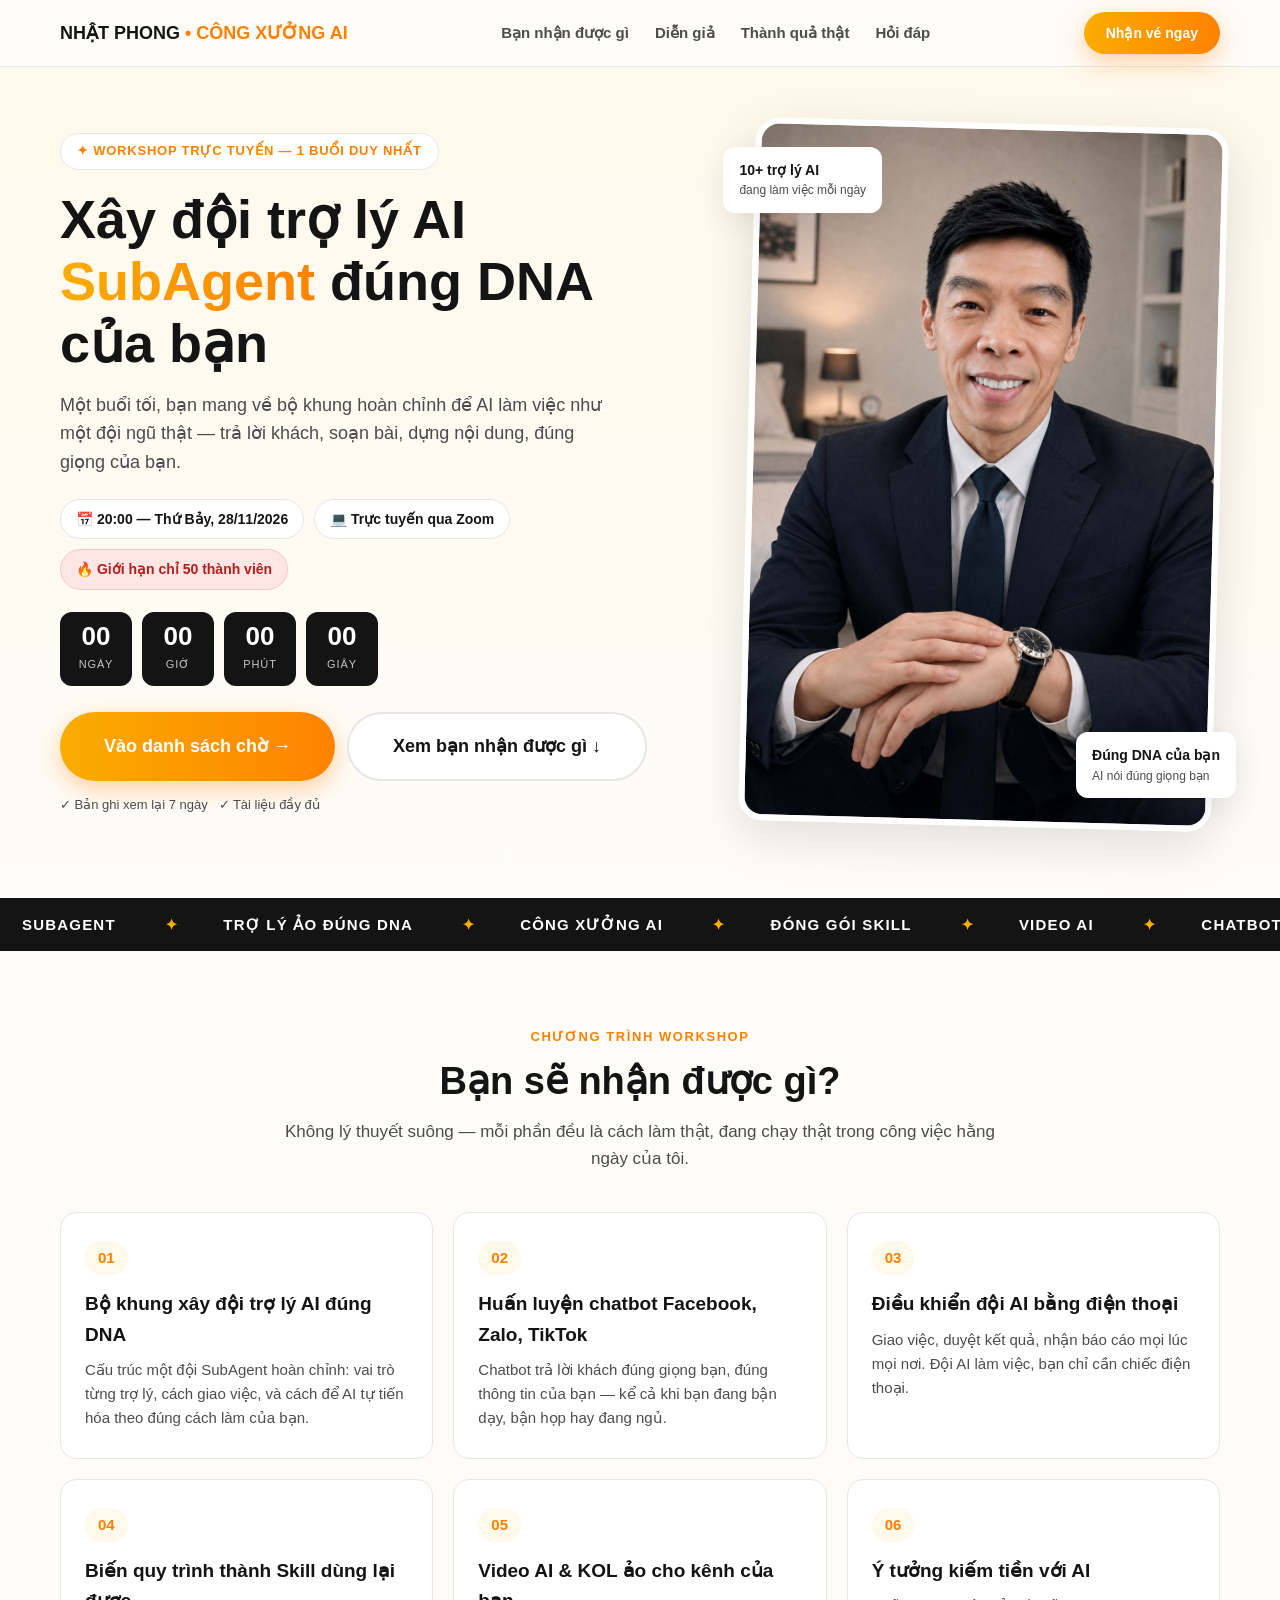
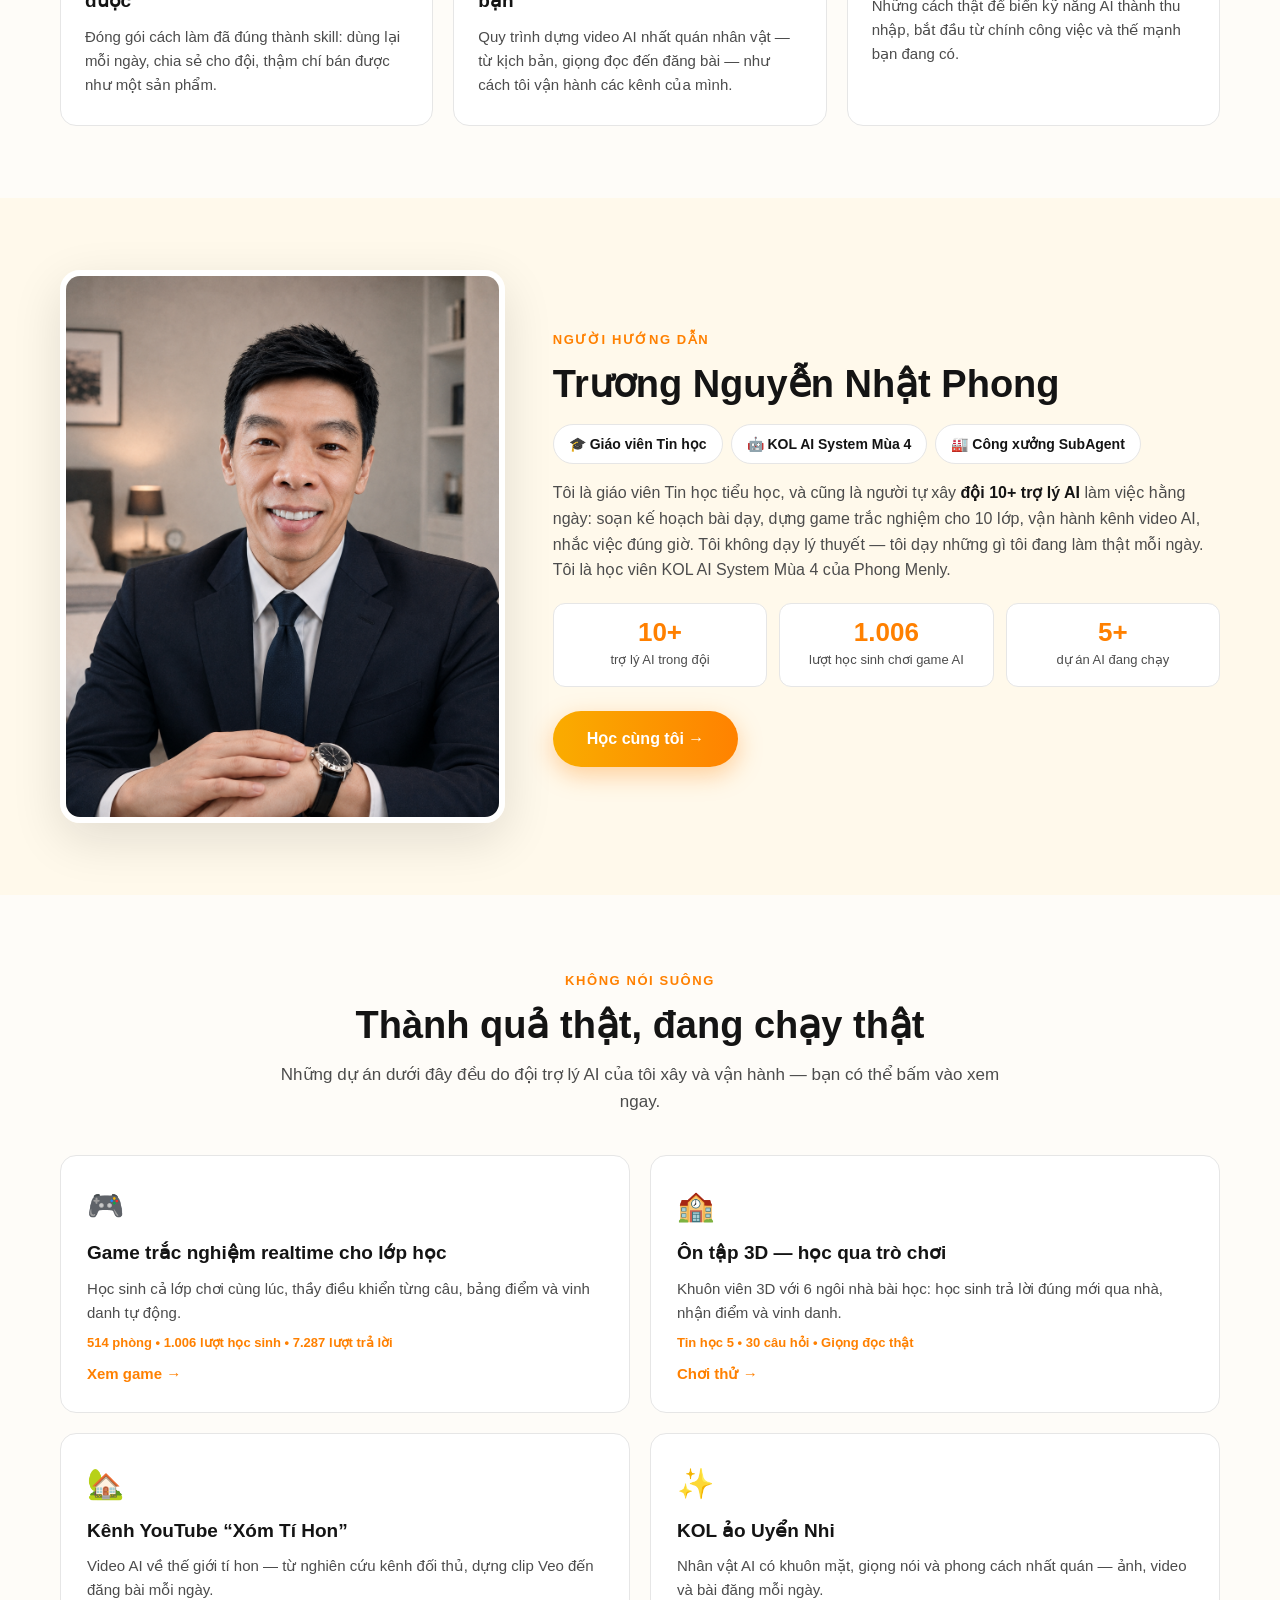
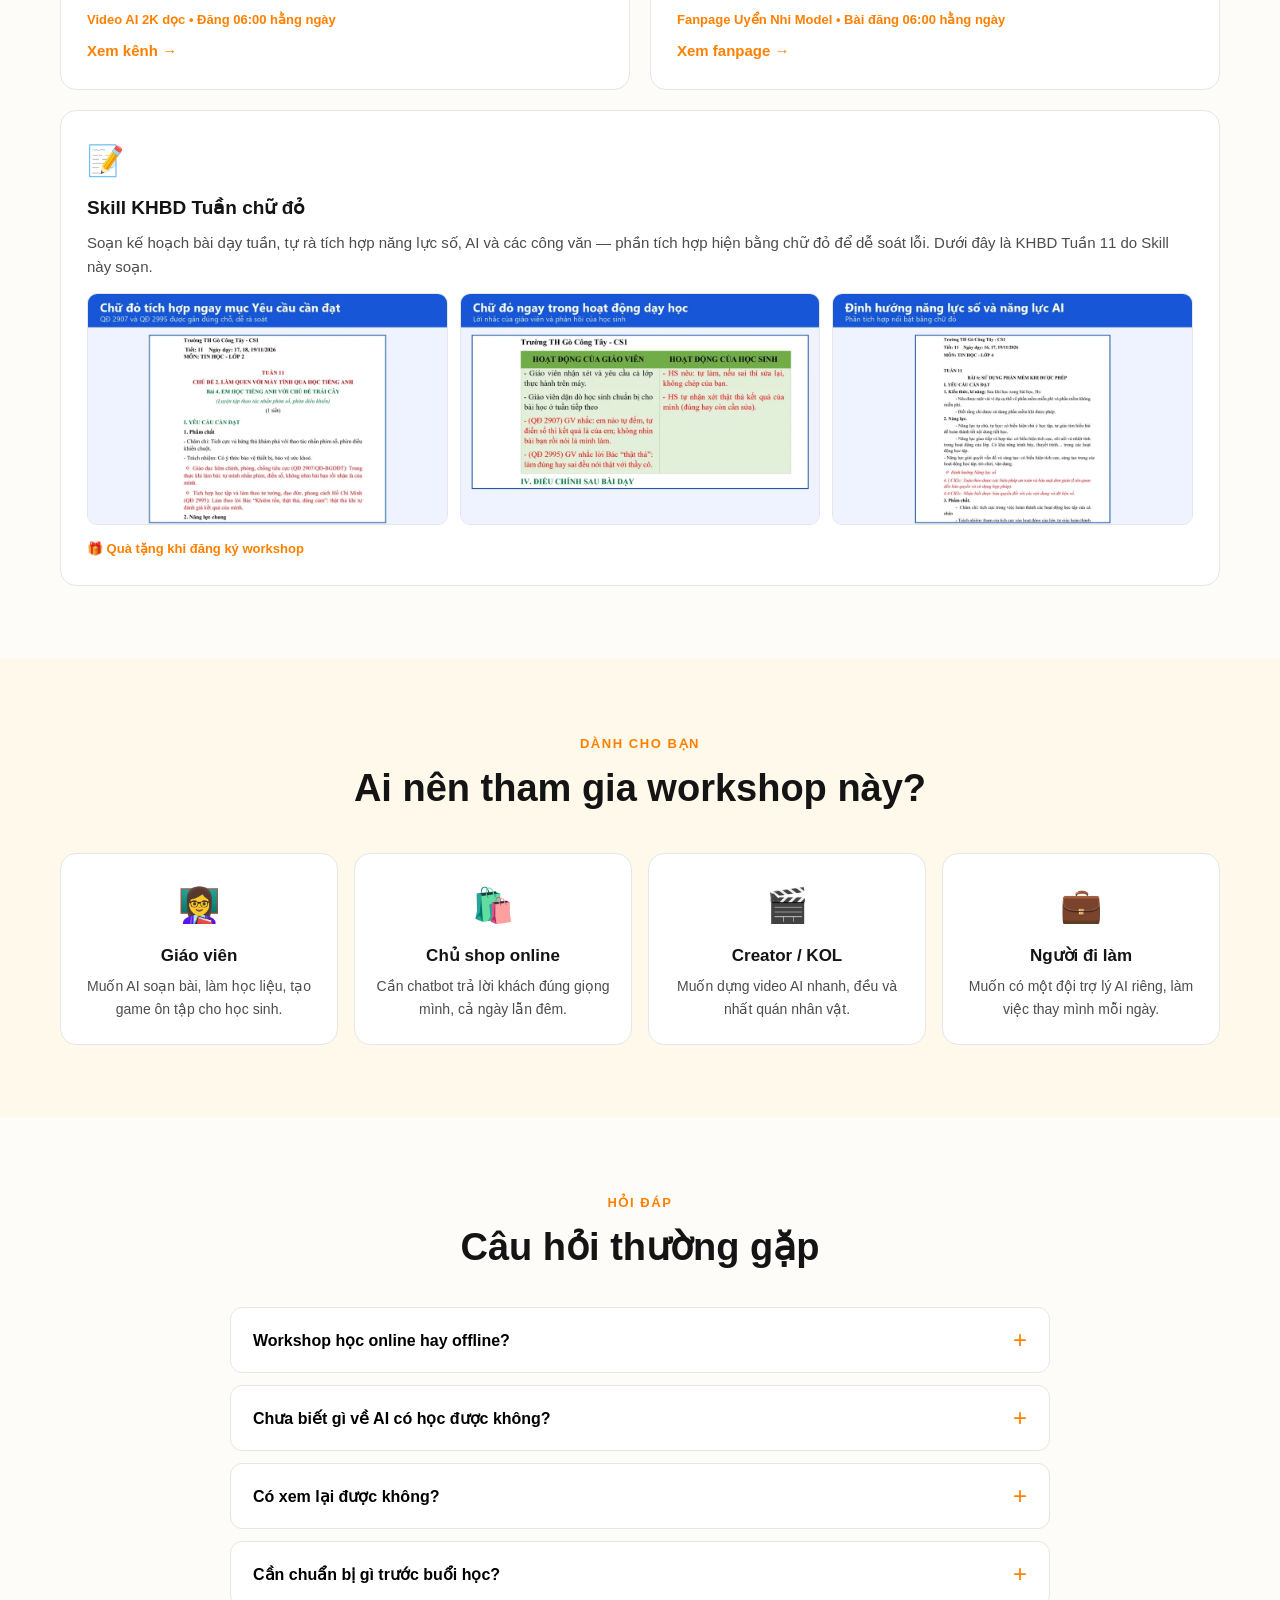
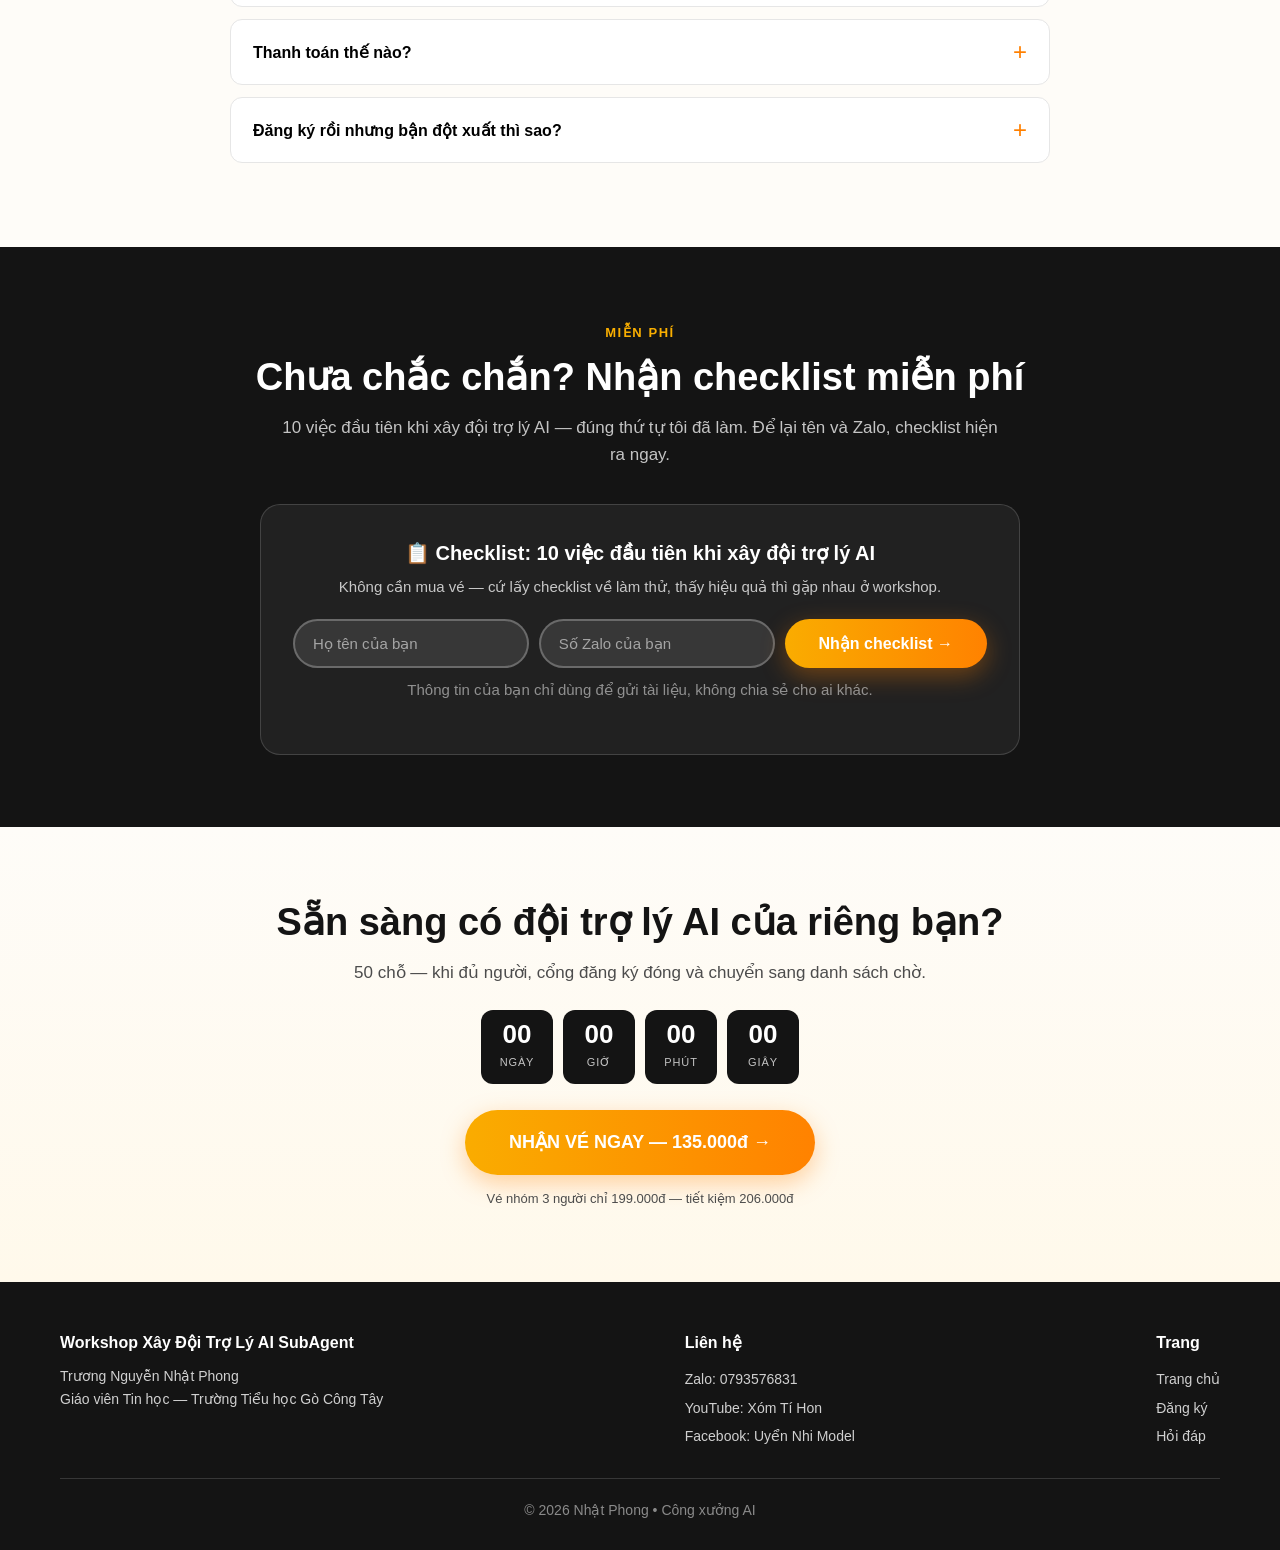
==== commit 51bd7d77: "Them the Skill KHBD Tuan chu do + 3 anh KHBD Tuan 11 vao muc Thanh qua that Co-Authored-By: Claude S" ====
--- a/index.html
+++ b/index.html
@@ -179,6 +179,17 @@
         <p>Nhân vật AI có khuôn mặt, giọng nói và phong cách nhất quán — ảnh, video và bài đăng mỗi ngày.</p>
         <div class="project-meta">Fanpage Uyển Nhi Model • Bài đăng 06:00 hằng ngày</div>
         <a class="project-link" href="https://www.facebook.com/profile.php?id=61596151915151" target="_blank" rel="noopener">Xem fanpage →</a>
+      </div>
+      <div class="project-card project-wide">
+        <div class="project-icon">📝</div>
+        <h3>Skill KHBD Tuần chữ đỏ</h3>
+        <p>Soạn kế hoạch bài dạy tuần, tự rà tích hợp năng lực số, AI và các công văn — phần tích hợp hiện bằng chữ đỏ để dễ soát lỗi. Dưới đây là KHBD Tuần 11 do Skill này soạn.</p>
+        <div class="project-shots">
+          <img src="assets/img/khbd-tuan-11-yeu-cau-can-dat.webp" alt="KHBD Tuần 11: chữ đỏ tích hợp ngay mục Yêu cầu cần đạt" loading="lazy">
+          <img src="assets/img/khbd-tuan-11-hoat-dong.webp" alt="KHBD Tuần 11: chữ đỏ ngay trong hoạt động dạy học" loading="lazy">
+          <img src="assets/img/khbd-tuan-11-nang-luc-so-ai.webp" alt="KHBD Tuần 11: định hướng năng lực số và năng lực AI" loading="lazy">
+        </div>
+        <div class="project-meta">🎁 Quà tặng khi đăng ký workshop</div>
       </div>
     </div>
   </div>
--- a/assets/style.css
+++ b/assets/style.css
@@ -161,6 +161,10 @@
 .project-meta { font-size: 13px; font-weight: 700; color: var(--accent); }
 .project-link { font-weight: 800; color: var(--accent); text-decoration: none; font-size: 15px; }
 .project-link:hover { text-decoration: underline; }
+.project-wide { grid-column: 1 / -1; }
+.project-shots { display: grid; grid-template-columns: repeat(3, 1fr); gap: 12px; margin: 6px 0; }
+.project-shots img { width: 100%; height: auto; border: 1px solid var(--border); border-radius: 10px; display: block; }
+@media (max-width: 720px) { .project-shots { grid-template-columns: 1fr; } }
 
 /* ---------- Audience ---------- */
 .audience { background: var(--cream-2); }
@@ -259,11 +263,12 @@
 .order-rows { font-size: 15px; margin: 12px 0; }
 .order-rows div { display: flex; justify-content: space-between; padding: 6px 0; border-bottom: 1px solid var(--border); }
 .order-rows div:last-child { border-bottom: none; }
-.qr-placeholder {
-  border: 2px dashed var(--border); border-radius: 16px; background: #fff;
-  padding: 36px 20px; text-align: center; color: var(--muted); font-size: 14px; margin: 16px 0;
-}
-.qr-placeholder .qr-icon { font-size: 44px; margin-bottom: 8px; }
+.qr-box {
+  border: 2px solid var(--border); border-radius: 16px; background: #fff;
+  padding: 20px; text-align: center; margin: 16px 0;
+}
+.qr-box img { width: 240px; height: 240px; margin: 12px auto; }
+.qr-box .qr-note { font-size: 13px; color: var(--muted); margin: 8px 0 12px; }
 .copy-box { background: #fff; border: 1px solid var(--border); border-radius: var(--radius); padding: 14px 16px; font-size: 14px; white-space: pre-line; margin: 12px 0; }
 .btn-copy { background: #fff; border: 2px solid var(--border); border-radius: 999px; padding: 8px 18px; font-family: inherit; font-weight: 700; cursor: pointer; font-size: 14px; }
 .btn-copy:hover { border-color: var(--primary); }
